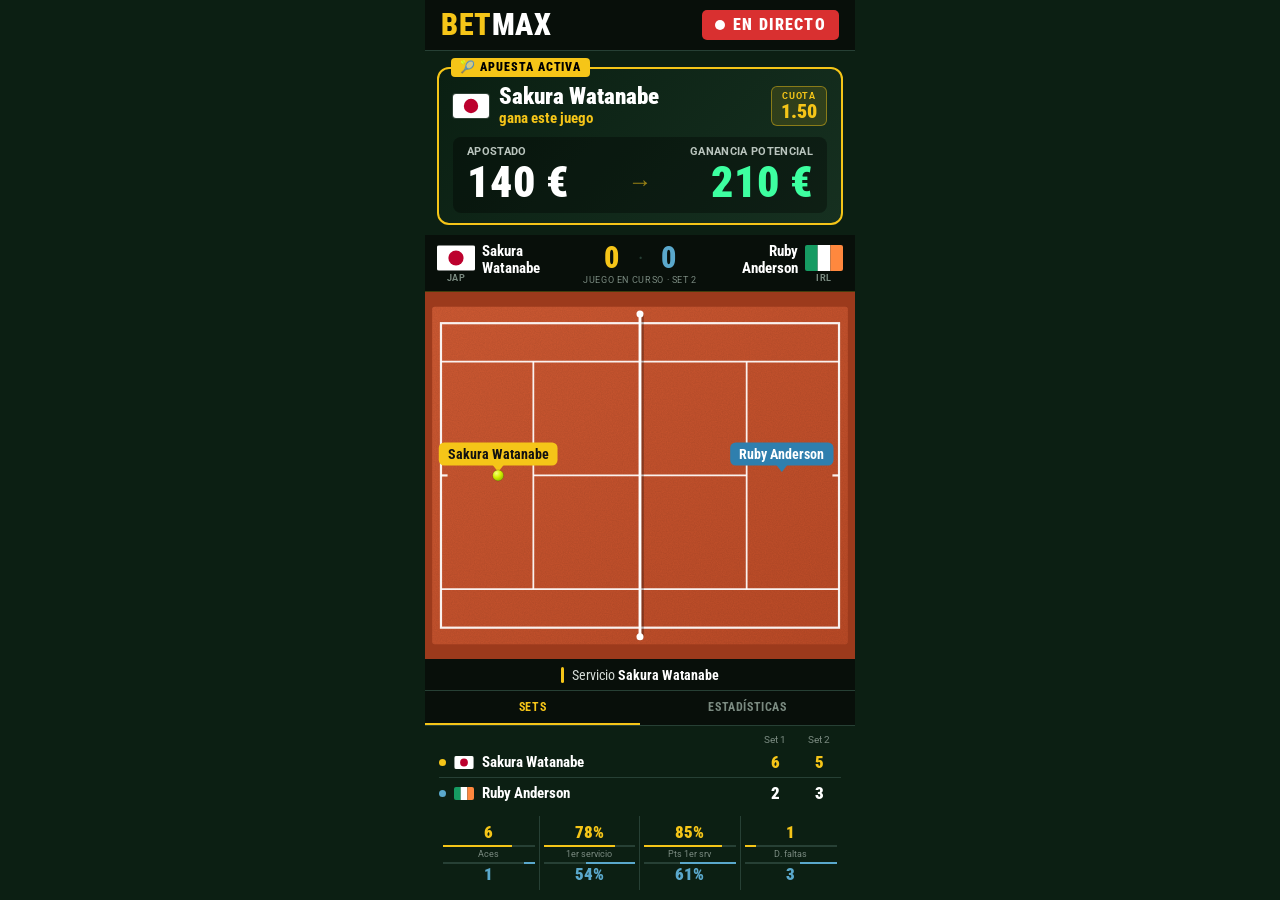
==== index.html @ 3079afcd "v12: base v8 + pista arcilla 2D, estela estilo Bet365, nombres completos - Header: logo y EN DIRECTO" ====
<!DOCTYPE html>
<html lang="es">
<head>
<meta charset="UTF-8">
<meta name="viewport" content="width=device-width, initial-scale=1.0, maximum-scale=1.0, user-scalable=no, viewport-fit=cover">
<meta name="apple-mobile-web-app-capable" content="yes">
<meta name="apple-mobile-web-app-status-bar-style" content="black-translucent">
<title>BETMAX · Sakura vs Ruby</title>
<style>
@import url('https://fonts.googleapis.com/css2?family=Roboto+Condensed:wght@400;700;900&family=Roboto:wght@300;400;500;700&display=swap');

:root {
  --green-dark:  #0c1f13;
  --green-surf:  #1a3828;
  --yellow:      #f5c518;
  --white:       #ffffff;
  --white-dim:   #aaaaaa;
  --grey:        #7a8a80;
  --border:      #274035;
  --red:         #d93030;
  --red-bright:  #ff2a2a;
  --blue:        #5aa8cc;
  --green-gain:  #3dffa0;
  --clay-out:    #9c3a1c;
}

* { margin:0; padding:0; box-sizing:border-box; -webkit-tap-highlight-color:transparent; }
html { height:100%; height:-webkit-fill-available; background:var(--green-dark); }
body {
  height:100vh; height:-webkit-fill-available; height:100dvh;
  background:var(--green-dark); color:var(--white);
  font-family:'Roboto',sans-serif;
  max-width:430px; margin:0 auto;
  overflow:hidden; display:flex; flex-direction:column;
  padding-top:env(safe-area-inset-top,0px);
  padding-bottom:env(safe-area-inset-bottom,0px);
}
.cond { font-family:'Roboto Condensed',sans-serif; }

/* ── HEADER ── */
.app-header { background:#080f0a; padding:10px 16px; display:flex; align-items:center; justify-content:space-between; border-bottom:1px solid var(--border); flex-shrink:0; }
.logo { font-family:'Roboto Condensed',sans-serif; font-weight:900; font-size:30px; line-height:1; color:var(--yellow); letter-spacing:0.02em; }
.logo span { color:var(--white); }
.live-pill { display:flex; align-items:center; gap:8px; background:var(--red); padding:7px 13px; border-radius:5px; font-family:'Roboto Condensed',sans-serif; font-size:16px; font-weight:900; letter-spacing:0.08em; line-height:1; box-shadow:0 0 0 0 rgba(217,48,48,0.6); animation:livePulse 1.6s infinite; }
.live-dot { width:10px; height:10px; background:#fff; border-radius:50%; animation:blink 1s infinite; }
@keyframes blink { 0%,100%{opacity:1} 50%{opacity:0.2} }
@keyframes livePulse { 0%{box-shadow:0 0 0 0 rgba(217,48,48,0.55)} 70%{box-shadow:0 0 0 9px rgba(217,48,48,0)} 100%{box-shadow:0 0 0 0 rgba(217,48,48,0)} }

/* ── BET CARD (compacta, legible de un vistazo) ── */
.bet-card { position:relative; margin:16px 12px 10px; background:linear-gradient(135deg,#0a1f12 0%,#163020 100%); border:2px solid var(--yellow); border-radius:12px; padding:16px 14px 10px; flex-shrink:0; }
.bc-tag { position:absolute; top:-11px; left:12px; background:var(--yellow); color:#000; font-family:'Roboto Condensed',sans-serif; font-size:12px; font-weight:900; letter-spacing:0.08em; padding:3px 9px; border-radius:4px; line-height:1.1; }
.bc-pick { display:flex; align-items:center; gap:10px; margin-bottom:10px; }
.bc-pick-flag { width:36px; height:24px; border-radius:3px; flex-shrink:0; box-shadow:0 0 0 1px rgba(255,255,255,0.15); display:block; }
.bc-pick-main { flex:1; min-width:0; }
.bc-pick-name { font-family:'Roboto Condensed',sans-serif; font-size:23px; font-weight:900; line-height:1.05; color:var(--white); }
.bc-pick-market { font-family:'Roboto Condensed',sans-serif; font-size:15px; font-weight:700; color:var(--yellow); line-height:1.2; }
.bc-odd { text-align:center; background:rgba(245,197,24,0.13); border:1px solid rgba(245,197,24,0.45); border-radius:6px; padding:4px 9px; flex-shrink:0; }
.bc-odd-lbl { font-size:9px; letter-spacing:0.1em; color:var(--yellow); font-weight:700; text-transform:uppercase; }
.bc-odd-val { font-family:'Roboto Condensed',sans-serif; font-size:20px; font-weight:900; color:var(--yellow); line-height:1; }
.bc-amounts { display:grid; grid-template-columns:1fr auto 1fr; align-items:end; background:rgba(0,0,0,0.35); border-radius:8px; padding:8px 14px 9px; }
.bc-col-label { white-space:nowrap; font-size:11px; color:#b9c4bd; letter-spacing:0.03em; text-transform:uppercase; font-weight:700; margin-bottom:2px; }
.bc-col.right { text-align:right; }
.bc-col-value { font-family:'Roboto Condensed',sans-serif; font-size:44px; font-weight:900; line-height:1; }
.bc-col-value.stake { color:var(--white); }
.bc-col-value.gain  { color:var(--green-gain); }
.bc-arrow { font-size:24px; color:var(--yellow); opacity:0.6; padding:0 8px 8px; }

/* ── FRANJA BANDERAS (igual que v8, nombres completos) ── */
.game-live-bar { background:#080f0a; border-bottom:1px solid rgba(245,197,24,0.25); padding:8px 12px 6px; display:flex; align-items:center; justify-content:space-between; flex-shrink:0; gap:8px; }
.glb-side { display:flex; align-items:center; gap:7px; flex:1; min-width:0; }
.glb-side.right { flex-direction:row-reverse; }
.glb-flag-wrap { display:flex; flex-direction:column; align-items:center; gap:2px; }
.glb-country { font-size:9px; color:var(--grey); letter-spacing:0.06em; text-transform:uppercase; font-weight:700; }
.glb-info { display:flex; flex-direction:column; min-width:0; }
.glb-info.right { align-items:flex-end; text-align:right; }
.glb-name { font-family:'Roboto Condensed',sans-serif; font-size:15px; font-weight:700; color:var(--white); line-height:1.1; }
.glb-dot { width:6px; height:6px; border-radius:50%; margin-top:3px; opacity:0; transition:opacity 0.3s; }
.glb-dot.on { opacity:1; }
.glb-center { display:flex; flex-direction:column; align-items:center; gap:2px; flex-shrink:0; }
.glb-scores { display:flex; align-items:center; gap:6px; }
.glb-score { font-family:'Roboto Condensed',sans-serif; font-size:30px; font-weight:900; line-height:1; min-width:40px; text-align:center; }
.glb-score.s { color:var(--yellow); }
.glb-score.r { color:var(--blue); }
.glb-score.pop { animation:scorePop 0.28s ease; }
@keyframes scorePop { 0%{transform:scale(1.4)} 100%{transform:scale(1)} }
.glb-sep { font-family:'Roboto Condensed',sans-serif; font-size:22px; color:var(--border); }
.glb-sub { font-size:9px; color:var(--grey); letter-spacing:0.07em; text-transform:uppercase; }

/* ── MAPA (2D, arcilla) ── */
.map-center { position:relative; flex:1; min-height:150px; overflow:hidden; background:var(--clay-out); }
#court-svg { position:absolute; inset:0; width:100%; height:100%; display:block; }

/* Paneles de puntuación — idénticos a v8 */
.map-score-overlay { position:absolute; inset:0; pointer-events:none; z-index:10; overflow:hidden; }
.map-panel-left {
  position:absolute; top:0; left:0; bottom:0; width:50%;
  background:linear-gradient(90deg, rgba(180,40,0,0.82) 0%, rgba(200,60,0,0.65) 100%);
  display:flex; flex-direction:column; align-items:center; justify-content:center; gap:6px;
  transform:translateX(-100%); transition:transform 0.35s cubic-bezier(0.22,1,0.36,1);
}
.map-panel-left.show { transform:translateX(0); }
.map-panel-right {
  position:absolute; top:0; right:0; bottom:0; width:50%;
  background:linear-gradient(270deg, rgba(60,30,160,0.82) 0%, rgba(80,50,180,0.65) 100%);
  display:flex; flex-direction:column; align-items:center; justify-content:center; gap:6px;
  transform:translateX(100%); transition:transform 0.35s cubic-bezier(0.22,1,0.36,1);
}
.map-panel-right.show { transform:translateX(0); }
.map-big-score { font-family:'Roboto Condensed',sans-serif; font-size:72px; font-weight:900; color:var(--yellow); line-height:1; text-shadow:0 2px 16px rgba(0,0,0,0.9); }
.map-big-score.word { font-size:50px; }
.map-player-name { font-family:'Roboto Condensed',sans-serif; font-size:15px; font-weight:700; color:rgba(255,255,255,0.95); text-shadow:0 1px 6px rgba(0,0,0,0.95); letter-spacing:0.03em; text-align:center; padding:0 8px; }

/* Franja de estado — ahora FUERA del mapa, no lo tapa */
.map-status { flex-shrink:0; display:flex; align-items:center; justify-content:center; gap:8px; background:#080f0a; padding:7px 12px; border-bottom:1px solid var(--border); font-family:'Roboto Condensed',sans-serif; font-size:14px; color:#d6ddd8; min-height:32px; }
.map-status-bar { width:3px; height:16px; border-radius:2px; background:var(--yellow); flex-shrink:0; }
.map-status b { font-weight:700; color:#fff; }
.map-status.hl { color:var(--yellow); }
.map-status.hl b { color:var(--yellow); }

/* ── STATS ── */
.stats-bottom { flex-shrink:0; }
.stats-tabs { display:flex; background:#080f0a; border-bottom:1px solid var(--border); }
.stats-tab { flex:1; padding:9px 0; font-family:'Roboto Condensed',sans-serif; font-size:12px; font-weight:700; letter-spacing:0.05em; text-transform:uppercase; color:var(--grey); background:none; border:none; border-bottom:2px solid transparent; cursor:pointer; transition:all 0.2s; }
.stats-tab.active { color:var(--yellow); border-bottom-color:var(--yellow); }
.stats-content { padding:8px 14px 10px; }
.stat-sets-header { display:flex; justify-content:flex-end; gap:0; font-size:10px; color:var(--grey); margin-bottom:2px; }
.stat-sets-header span { min-width:44px; text-align:center; }
.stat-player-row { display:flex; align-items:center; justify-content:space-between; padding:5px 0; border-bottom:1px solid var(--border); }
.stat-player-lbl { font-family:'Roboto Condensed',sans-serif; font-size:15px; font-weight:700; display:flex; align-items:center; gap:8px; }
.stat-player-lbl-dot { width:7px; height:7px; border-radius:50%; flex-shrink:0; }
.mini-flag { width:20px; height:13px; border-radius:2px; display:block; flex-shrink:0; }
.stat-sets { display:flex; }
.stat-set-val { font-family:'Roboto Condensed',sans-serif; font-size:17px; font-weight:900; min-width:44px; text-align:center; }
.stat-set-val.hl { color:var(--yellow); }
.stat-grid { display:grid; grid-template-columns:1fr 1fr 1fr 1fr; margin-top:8px; }
.stat-cell { text-align:center; padding:6px 4px; border-right:1px solid var(--border); }
.stat-cell:last-child { border-right:none; }
.stat-cell-val { font-family:'Roboto Condensed',sans-serif; font-size:17px; font-weight:900; color:var(--yellow); }
.stat-cell-val.r { color:var(--blue); }
.stat-cell-lbl { font-size:9px; color:var(--grey); margin-top:2px; }
.stat-bar-row { display:flex; height:2px; background:var(--border); margin-top:3px; }
.stat-bar-s { height:100%; background:var(--yellow); }
.stat-bar-r { height:100%; background:var(--blue); margin-left:auto; }
.stat-line { display:flex; align-items:center; padding:6px 0; border-bottom:1px solid var(--border); }
.stat-line:last-child { border-bottom:none; }
.stat-line-lbl { flex:1; font-size:12px; color:var(--grey); }
.stat-line-v { font-family:'Roboto Condensed',sans-serif; font-size:16px; font-weight:900; min-width:64px; text-align:right; }

/* ── PANTALLA FINAL — APUESTA PERDIDA ── */
.result-overlay { display:none; position:fixed; inset:0; z-index:500; background:radial-gradient(ellipse at 50% 30%, #3a0808 0%, #120303 55%, #050101 100%); flex-direction:column; align-items:center; justify-content:center; padding:calc(env(safe-area-inset-top,0px) + 20px) 20px calc(env(safe-area-inset-bottom,0px) + 20px); }
.result-overlay.active { display:flex; animation:fadeIn 0.35s ease both; }
@keyframes fadeIn { from{opacity:0} to{opacity:1} }
.result-inner { width:100%; max-width:390px; text-align:center; }
.result-icon { width:76px; height:76px; margin:0 auto 14px; border-radius:50%; background:var(--red); display:flex; align-items:center; justify-content:center; box-shadow:0 0 40px rgba(255,40,40,0.55); animation:pop 0.45s cubic-bezier(0.2,1.6,0.4,1) both; }
@keyframes pop { from{transform:scale(0)} to{transform:scale(1)} }
.result-title { font-family:'Roboto Condensed',sans-serif; font-size:40px; font-weight:900; letter-spacing:0.02em; color:#fff; line-height:1; margin-bottom:22px; }
.result-amount { font-family:'Roboto Condensed',sans-serif; font-size:104px; font-weight:900; color:var(--red-bright); line-height:0.95; text-shadow:0 0 30px rgba(255,30,30,0.45); animation:shake 0.6s ease 0.35s both; }
@keyframes shake { 0%,100%{transform:translateX(0)} 15%{transform:translateX(-12px)} 30%{transform:translateX(12px)} 45%{transform:translateX(-8px)} 60%{transform:translateX(8px)} 80%{transform:translateX(-4px)} }
.result-amount-lbl { font-size:13px; color:#ff8080; margin-top:8px; letter-spacing:0.06em; text-transform:uppercase; font-weight:700; }
.result-ticket { margin-top:26px; background:rgba(255,255,255,0.05); border:1px solid rgba(255,255,255,0.12); border-radius:12px; text-align:left; overflow:hidden; }
.rt-row { display:flex; align-items:center; gap:12px; padding:12px 14px; }
.rt-row + .rt-row { border-top:1px solid rgba(255,255,255,0.10); }
.rt-flag { width:32px; height:21px; border-radius:3px; flex-shrink:0; display:block; }
.rt-main { flex:1; min-width:0; }
.rt-lbl { font-size:10px; letter-spacing:0.1em; text-transform:uppercase; color:#9aa29d; font-weight:700; margin-bottom:2px; }
.rt-text { font-family:'Roboto Condensed',sans-serif; font-size:19px; font-weight:700; color:#fff; line-height:1.15; }
.rt-text.lost { color:#c9c9c9; text-decoration:line-through; text-decoration-color:var(--red-bright); text-decoration-thickness:2px; }
.rt-badge { font-family:'Roboto Condensed',sans-serif; font-size:13px; font-weight:900; letter-spacing:0.06em; padding:4px 8px; border-radius:4px; flex-shrink:0; }
.rt-badge.lost { background:var(--red); color:#fff; }
.rt-badge.win  { background:var(--blue); color:#fff; }
.rt-money { display:flex; justify-content:space-between; align-items:baseline; padding:12px 14px; border-top:1px solid rgba(255,255,255,0.10); font-family:'Roboto Condensed',sans-serif; }
.rt-money-lbl { font-size:13px; color:#9aa29d; font-weight:700; text-transform:uppercase; letter-spacing:0.06em; }
.rt-money-val { font-size:22px; font-weight:900; }
.rt-money-val s { color:#7d857f; text-decoration-color:var(--red-bright); text-decoration-thickness:2px; margin-right:8px; font-size:18px; }
.rt-money-val b { color:#fff; }
.result-btn { margin-top:22px; padding:12px 40px; background:transparent; border:1px solid rgba(255,255,255,0.25); border-radius:6px; color:#cfcfcf; font-family:'Roboto Condensed',sans-serif; font-size:14px; font-weight:700; letter-spacing:0.05em; cursor:pointer; }
</style>
</head>
<body>

<!-- Banderas reutilizables -->
<svg width="0" height="0" style="position:absolute">
  <defs>
    <symbol id="flag-jp" viewBox="0 0 900 600"><rect fill="#fff" width="900" height="600"/><circle fill="#bc002d" cx="450" cy="300" r="180"/></symbol>
    <symbol id="flag-ie" viewBox="0 0 3 2" preserveAspectRatio="none"><rect fill="#169b62" width="1" height="2"/><rect fill="#fff" x="1" width="1" height="2"/><rect fill="#ff883e" x="2" width="1" height="2"/></symbol>
  </defs>
</svg>

<!-- HEADER -->
<div class="app-header">
  <div class="logo">BET<span>MAX</span></div>
  <div class="live-pill"><span class="live-dot"></span>EN DIRECTO</div>
</div>

<!-- BET CARD -->
<div class="bet-card">
  <div class="bc-tag">🎾 APUESTA ACTIVA</div>
  <div class="bc-pick">
    <svg class="bc-pick-flag" viewBox="0 0 900 600"><use href="#flag-jp"/></svg>
    <div class="bc-pick-main">
      <div class="bc-pick-name">Sakura Watanabe</div>
      <div class="bc-pick-market">gana este juego</div>
    </div>
    <div class="bc-odd">
      <div class="bc-odd-lbl">Cuota</div>
      <div class="bc-odd-val">1.50</div>
    </div>
  </div>
  <div class="bc-amounts">
    <div class="bc-col">
      <div class="bc-col-label">Apostado</div>
      <div class="bc-col-value stake">140 €</div>
    </div>
    <div class="bc-arrow">→</div>
    <div class="bc-col right">
      <div class="bc-col-label">Ganancia potencial</div>
      <div class="bc-col-value gain">210 €</div>
    </div>
  </div>
</div>

<!-- FRANJA BANDERAS -->
<div class="game-live-bar">
  <div class="glb-side">
    <div class="glb-flag-wrap">
      <svg width="38" height="26" viewBox="0 0 900 600" style="border-radius:2px;display:block"><use href="#flag-jp"/></svg>
      <div class="glb-country">JAP</div>
    </div>
    <div class="glb-info">
      <div class="glb-name">Sakura<br>Watanabe</div>
      <div class="glb-dot" id="dot-s" style="background:var(--yellow)"></div>
    </div>
  </div>
  <div class="glb-center">
    <div class="glb-scores">
      <div class="glb-score s" id="glb-s">0</div>
      <div class="glb-sep">·</div>
      <div class="glb-score r" id="glb-r">0</div>
    </div>
    <div class="glb-sub">Juego en curso · Set 2</div>
  </div>
  <div class="glb-side right">
    <div class="glb-flag-wrap">
      <svg width="38" height="26" viewBox="0 0 3 2" preserveAspectRatio="none" style="border-radius:2px;display:block"><use href="#flag-ie"/></svg>
      <div class="glb-country">IRL</div>
    </div>
    <div class="glb-info right">
      <div class="glb-name">Ruby<br>Anderson</div>
      <div class="glb-dot" id="dot-r" style="background:var(--blue)"></div>
    </div>
  </div>
</div>

<!-- MAPA 2D -->
<div class="map-center">
  <svg id="court-svg" viewBox="0 0 390 200" preserveAspectRatio="xMidYMid meet" xmlns="http://www.w3.org/2000/svg">
    <defs>
      <linearGradient id="clay" x1="0" y1="0" x2="1" y2="1">
        <stop offset="0%"  stop-color="#cf5a33"/>
        <stop offset="100%" stop-color="#bb4a26"/>
      </linearGradient>
      <!-- textura de tierra batida -->
      <filter id="grain" x="0" y="0" width="100%" height="100%">
        <feTurbulence type="fractalNoise" baseFrequency="0.9" numOctaves="2" seed="3" result="n"/>
        <feColorMatrix in="n" type="matrix" values="0 0 0 0 0  0 0 0 0 0  0 0 0 0 0  0 0 0 0.10 0"/>
        <feComposite in2="SourceGraphic" operator="in"/>
      </filter>
      <radialGradient id="ballGrad" cx="35%" cy="30%" r="70%">
        <stop offset="0%"  stop-color="#f6ff7a"/>
        <stop offset="55%" stop-color="#d4f000"/>
        <stop offset="100%" stop-color="#9cc000"/>
      </radialGradient>
    </defs>

    <!-- Fondo exterior arcilla oscura -->
    <rect x="-400" y="-400" width="1190" height="2000" fill="#9c3a1c"/>
    <!-- Superficie (las coordenadas Y se escalan en JS para llenar el rectángulo) -->
    <rect x="6" data-y="8" data-h="184" width="378" fill="url(#clay)" rx="2"/>
    <rect x="6" data-y="8" data-h="184" width="378" fill="#000" filter="url(#grain)"/>

    <!-- Líneas -->
    <g stroke="#fff" stroke-opacity="0.92" fill="none">
      <rect x="14" data-y="17" data-h="166" width="362" stroke-width="2"/>
      <line x1="14" data-y1="38"  x2="376" data-y2="38"  stroke-width="1.6"/>
      <line x1="14" data-y1="162" x2="376" data-y2="162" stroke-width="1.6"/>
      <line x1="98" data-y1="38"  x2="98"  data-y2="162" stroke-width="1.6"/>
      <line x1="292" data-y1="38" x2="292" data-y2="162" stroke-width="1.6"/>
      <line x1="98" data-y1="100" x2="292" data-y2="100" stroke-width="1.6"/>
      <line x1="14" data-y1="100" x2="20"  data-y2="100" stroke-width="2"/>
      <line x1="370" data-y1="100" x2="376" data-y2="100" stroke-width="2"/>
    </g>
    <!-- Red -->
    <line x1="196.5" data-y1="12" x2="196.5" data-y2="188" stroke="rgba(0,0,0,0.28)" stroke-width="4"/>
    <line x1="195" data-y1="12" x2="195" data-y2="188" stroke="#fff" stroke-width="2.6"/>
    <circle cx="195" data-cy="12"  r="3.2" fill="#fff"/>
    <circle cx="195" data-cy="188" r="3.2" fill="#fff"/>

    <!-- Estela de la pelota (segmentos dinámicos) -->
    <g id="trail" stroke-linecap="round"></g>

    <!-- Etiquetas jugadoras (bocadillo con piquito, como Bet365) -->
    <g id="lbl-s" transform="translate(66,100)">
      <rect class="lbl-bg" x="-50" y="-30" width="100" height="21" rx="5" fill="#f5c518"/>
      <path class="lbl-tip" d="M-5,-9.5 L5,-9.5 L0,-3 Z" fill="#f5c518"/>
      <text class="lbl-tx" x="0" y="-15" text-anchor="middle" fill="#111" font-family="'Roboto Condensed',sans-serif" font-size="13" font-weight="700">Sakura Watanabe</text>
    </g>
    <g id="lbl-r" transform="translate(324,100)">
      <rect class="lbl-bg" x="-48" y="-30" width="96" height="21" rx="5" fill="#2f7fae"/>
      <path class="lbl-tip" d="M-5,-9.5 L5,-9.5 L0,-3 Z" fill="#2f7fae"/>
      <text class="lbl-tx" x="0" y="-15" text-anchor="middle" fill="#fff" font-family="'Roboto Condensed',sans-serif" font-size="13" font-weight="700">Ruby Anderson</text>
    </g>

    <!-- Pelota: sombra en el suelo + pelota en el aire -->
    <ellipse id="ball-shadow" cx="66" cy="100" rx="4.5" ry="2" fill="rgba(60,10,0,0.45)"/>
    <circle  id="ball" cx="66" cy="100" r="5" fill="url(#ballGrad)" stroke="rgba(0,0,0,0.25)" stroke-width="0.6"/>
  </svg>

  <!-- Paneles de puntuación (v8) -->
  <div class="map-score-overlay">
    <div class="map-panel-left" id="panel-s">
      <div class="map-big-score" id="big-s">0</div>
      <div class="map-player-name">Sakura Watanabe</div>
    </div>
    <div class="map-panel-right" id="panel-r">
      <div class="map-big-score" id="big-r">0</div>
      <div class="map-player-name">Ruby Anderson</div>
    </div>
  </div>
</div>

<!-- Franja de estado: debajo del mapa -->
<div class="map-status" id="map-status"><span class="map-status-bar" id="status-bar"></span><span id="status-txt">Servicio <b>Sakura Watanabe</b></span></div>

<!-- STATS -->
<div class="stats-bottom">
  <div class="stats-tabs">
    <button class="stats-tab active" onclick="switchTab(this,'sets')">Sets</button>
    <button class="stats-tab" onclick="switchTab(this,'stats')">Estadísticas</button>
  </div>
  <div id="tab-sets" class="stats-content">
    <div class="stat-sets-header"><span>Set 1</span><span>Set 2</span></div>
    <div class="stat-player-row">
      <div class="stat-player-lbl"><div class="stat-player-lbl-dot" style="background:var(--yellow)"></div><svg class="mini-flag" viewBox="0 0 900 600"><use href="#flag-jp"/></svg>Sakura Watanabe</div>
      <div class="stat-sets"><div class="stat-set-val hl">6</div><div class="stat-set-val hl">5</div></div>
    </div>
    <div class="stat-player-row" style="border-bottom:none">
      <div class="stat-player-lbl"><div class="stat-player-lbl-dot" style="background:var(--blue)"></div><svg class="mini-flag" viewBox="0 0 3 2" preserveAspectRatio="none"><use href="#flag-ie"/></svg>Ruby Anderson</div>
      <div class="stat-sets"><div class="stat-set-val">2</div><div class="stat-set-val">3</div></div>
    </div>
    <div class="stat-grid">
      <div class="stat-cell"><div class="stat-cell-val">6</div><div class="stat-bar-row"><div class="stat-bar-s" style="width:75%"></div></div><div class="stat-cell-lbl">Aces</div><div class="stat-bar-row"><div class="stat-bar-r" style="width:12%"></div></div><div class="stat-cell-val r">1</div></div>
      <div class="stat-cell"><div class="stat-cell-val">78%</div><div class="stat-bar-row"><div class="stat-bar-s" style="width:78%"></div></div><div class="stat-cell-lbl">1er servicio</div><div class="stat-bar-row"><div class="stat-bar-r" style="width:54%"></div></div><div class="stat-cell-val r">54%</div></div>
      <div class="stat-cell"><div class="stat-cell-val">85%</div><div class="stat-bar-row"><div class="stat-bar-s" style="width:85%"></div></div><div class="stat-cell-lbl">Pts 1er srv</div><div class="stat-bar-row"><div class="stat-bar-r" style="width:61%"></div></div><div class="stat-cell-val r">61%</div></div>
      <div class="stat-cell"><div class="stat-cell-val">1</div><div class="stat-bar-row"><div class="stat-bar-s" style="width:12%"></div></div><div class="stat-cell-lbl">D. faltas</div><div class="stat-bar-row"><div class="stat-bar-r" style="width:40%"></div></div><div class="stat-cell-val r">3</div></div>
    </div>
  </div>
  <div id="tab-stats" class="stats-content" style="display:none">
    <div class="stat-line"><div class="stat-line-lbl"></div><div class="stat-line-v" style="color:var(--yellow);font-size:13px">S. Watanabe</div><div class="stat-line-v" style="color:var(--blue);font-size:13px">R. Anderson</div></div>
    <div class="stat-line"><div class="stat-line-lbl">Puntos ganados (set 2)</div><div class="stat-line-v" style="color:var(--yellow)">24</div><div class="stat-line-v" style="color:var(--blue)">18</div></div>
    <div class="stat-line"><div class="stat-line-lbl">Break points</div><div class="stat-line-v" style="color:var(--yellow)">2/3</div><div class="stat-line-v" style="color:var(--blue)">0/2</div></div>
    <div class="stat-line"><div class="stat-line-lbl">Vel. máx. saque</div><div class="stat-line-v" style="color:var(--yellow)">192 km/h</div><div class="stat-line-v" style="color:var(--blue)">178 km/h</div></div>
    <div class="stat-line"><div class="stat-line-lbl">Winners</div><div class="stat-line-v" style="color:var(--yellow)">16</div><div class="stat-line-v" style="color:var(--blue)">9</div></div>
  </div>
</div>

<!-- PANTALLA FINAL -->
<div class="result-overlay" id="result-overlay">
  <div class="result-inner">
    <div class="result-icon">
      <svg width="40" height="40" viewBox="0 0 24 24" fill="none" stroke="#fff" stroke-width="3.4" stroke-linecap="round"><path d="M6 6l12 12M18 6L6 18"/></svg>
    </div>
    <div class="result-title">APUESTA PERDIDA</div>
    <div class="result-amount">−140 €</div>
    <div class="result-amount-lbl">Has perdido tu apuesta</div>

    <div class="result-ticket">
      <div class="rt-row">
        <svg class="rt-flag" viewBox="0 0 900 600"><use href="#flag-jp"/></svg>
        <div class="rt-main">
          <div class="rt-lbl">Tu apuesta</div>
          <div class="rt-text lost">Sakura Watanabe gana el juego</div>
        </div>
        <div class="rt-badge lost">FALLADA</div>
      </div>
      <div class="rt-row">
        <svg class="rt-flag" viewBox="0 0 3 2" preserveAspectRatio="none"><use href="#flag-ie"/></svg>
        <div class="rt-main">
          <div class="rt-lbl">Resultado</div>
          <div class="rt-text">Ruby Anderson gana el juego</div>
        </div>
        <div class="rt-badge win">GANA</div>
      </div>
      <div class="rt-money">
        <span class="rt-money-lbl">Ganancia</span>
        <span class="rt-money-val"><s>210 €</s><b>0 €</b></span>
      </div>
    </div>

    <button class="result-btn" onclick="document.getElementById('result-overlay').classList.remove('active')">Cerrar</button>
  </div>
</div>

<script>
// ─── COORDENADAS (viewBox 390×200, pista 2D horizontal) ───
// Sakura IZQUIERDA (x=66) · Ruby DERECHA (x=324) · Red x=195
const S_X = 66, R_X = 324, NET_X = 195, MID_Y = 100;

const ballEl   = document.getElementById('ball');
const shadowEl = document.getElementById('ball-shadow');
const trailG   = document.getElementById('trail');
const lblS     = document.getElementById('lbl-s');
const lblR     = document.getElementById('lbl-r');
const SVGNS    = 'http://www.w3.org/2000/svg';

const pos = { s:{x:S_X, y:MID_Y}, r:{x:R_X, y:MID_Y} };

// ─── PISTA QUE LLENA TODO EL RECTÁNGULO DEL MAPA ───
// Diseño en 390×200; en vertical se estira para ocupar el alto disponible.
let K = 1;
const Y = v => v * K;
const svgEl = document.getElementById('court-svg');
function layoutCourt() {
  const box = svgEl.getBoundingClientRect();
  if (!box.width) return;
  const H = Math.max(200, 390 * box.height / box.width);
  K = H / 200;
  svgEl.setAttribute('viewBox', `0 0 390 ${H.toFixed(2)}`);
  svgEl.querySelectorAll('[data-y]').forEach(e => {
    e.setAttribute('y', Y(+e.dataset.y)); e.setAttribute('height', Y(+e.dataset.h));
  });
  svgEl.querySelectorAll('[data-y1]').forEach(e => {
    e.setAttribute('y1', Y(+e.dataset.y1)); e.setAttribute('y2', Y(+e.dataset.y2));
  });
  svgEl.querySelectorAll('[data-cy]').forEach(e => e.setAttribute('cy', Y(+e.dataset.cy)));
  placeLabel('s', pos.s.x, pos.s.y); placeLabel('r', pos.r.x, pos.r.y);
}
window.addEventListener('resize', layoutCourt);

// ─── ETIQUETAS: ancho según el nombre ───
function sizeLabel(g) {
  const tx = g.querySelector('.lbl-tx');
  const w  = Math.ceil(tx.getComputedTextLength()) + 16;
  const bg = g.querySelector('.lbl-bg');
  bg.setAttribute('x', -w/2); bg.setAttribute('width', w);
}
function placeLabel(side, x, y) {
  pos[side] = { x, y };
  (side === 's' ? lblS : lblR).setAttribute('transform', `translate(${x.toFixed(1)},${Y(y).toFixed(1)})`);
}
function moveLabel(side, tx, ty, dur) {
  const from = { ...pos[side] }, t0 = performance.now();
  function step(now) {
    const t = Math.min(1, (now - t0) / dur), e = 1 - Math.pow(1 - t, 3);
    placeLabel(side, from.x + (tx - from.x) * e, from.y + (ty - from.y) * e);
    if (t < 1) requestAnimationFrame(step);
  }
  requestAnimationFrame(step);
}

// ─── PELOTA + ESTELA (estilo Bet365: línea menta que se afila y se desvanece) ───
const TRAIL_MS = 420, SEGS = 48;
const trailPts = [];
const segEls = [];
for (let i = 0; i < SEGS; i++) {
  const l = document.createElementNS(SVGNS, 'line');
  l.setAttribute('stroke', '#7dffd6');
  l.setAttribute('opacity', '0');
  trailG.appendChild(l); segEls.push(l);
}
function setBall(gx, gyDesign, z) {
  const gy = Y(gyDesign);
  shadowEl.setAttribute('cx', gx); shadowEl.setAttribute('cy', gy + 1);
  const s = Math.max(0.55, 1 - z / 60);
  shadowEl.setAttribute('rx', 4.5 * s); shadowEl.setAttribute('ry', 2 * s);
  ballEl.setAttribute('cx', gx); ballEl.setAttribute('cy', gy - z);
}
function renderTrail(now) {
  while (trailPts.length && now - trailPts[0].t > TRAIL_MS) trailPts.shift();
  const n = trailPts.length;
  for (let i = 0; i < SEGS; i++) {
    const el = segEls[i];
    const a = trailPts[n - 2 - i], b = trailPts[n - 1 - i];
    if (!a || !b) { el.setAttribute('opacity', '0'); continue; }
    const age = (now - b.t) / TRAIL_MS;          // 0 = junto a la pelota
    const k = Math.max(0, 1 - age);
    el.setAttribute('x1', a.x); el.setAttribute('y1', a.y);
    el.setAttribute('x2', b.x); el.setAttribute('y2', b.y);
    el.setAttribute('stroke-width', (0.4 + 2.4 * k).toFixed(2));
    el.setAttribute('opacity', (0.9 * k).toFixed(2));
  }
  requestAnimationFrame(renderTrail);
}
requestAnimationFrame(renderTrail);

function animShot(x1, y1, x2, y2, dur, cb) {
  const h = 20 + Math.random() * 8;   // altura máxima del bote en el aire
  const t0 = performance.now();
  function step(now) {
    const t  = Math.min(1, (now - t0) / dur);
    const gx = x1 + (x2 - x1) * t;
    const gy = y1 + (y2 - y1) * t;
    const z  = 4 * h * t * (1 - t);
    setBall(gx, gy, z);
    trailPts.push({ x: gx, y: Y(gy) - z, t: now });
    if (t < 1) requestAnimationFrame(step); else cb && cb();
  }
  requestAnimationFrame(step);
}

// ─── SECUENCIA DE UN PUNTO ───
function runPoint(shots, onEnd) {
  let si = 0;
  const f = shots[0];
  const sx = f.from === 's' ? S_X : R_X;
  placeLabel(f.from, sx, f.yFrom);
  setBall(sx, f.yFrom, 0);

  function next() {
    if (si >= shots.length) { onEnd(); return; }
    const sh = shots[si];
    const fromX = sh.from === 's' ? S_X : R_X;
    const toX   = sh.from === 's' ? R_X : S_X;
    const toSide = sh.from === 's' ? 'r' : 's';
    moveLabel(toSide, toX, sh.yTo, sh.dur * 0.7);
    animShot(fromX, sh.yFrom, toX, sh.yTo, sh.dur, () => {
      si++;
      setTimeout(next, si >= shots.length ? 300 : 120);
    });
  }
  next();
}

// ─── PUNTOS DEL JUEGO ───
const pt1 = { score:{s:'15',r:'0'}, winner:'s', shots:[{ from:'s', yFrom:100, yTo:96, dur:780 }] };
const pt2 = { score:{s:'30',r:'0'}, winner:'s', shots:[
  { from:'s', yFrom:84,  yTo:120, dur:900 },
  { from:'r', yFrom:120, yTo:72,  dur:860 },
  { from:'s', yFrom:72,  yTo:132, dur:940 }
]};
const pt3 = { score:{s:'30',r:'15'}, winner:'r', shots:[
  { from:'s', yFrom:100, yTo:84,  dur:850 },
  { from:'r', yFrom:84,  yTo:114, dur:820 },
  { from:'s', yFrom:114, yTo:78,  dur:900 },
  { from:'r', yFrom:78,  yTo:100, dur:1000 }
]};
const pt4 = { score:{s:'30',r:'30'}, winner:'r', shots:[
  { from:'s', yFrom:100, yTo:106, dur:830 },
  { from:'r', yFrom:106, yTo:92,  dur:810 },
  { from:'s', yFrom:92,  yTo:114, dur:880 },
  { from:'r', yFrom:114, yTo:72,  dur:860 },
  { from:'s', yFrom:72,  yTo:121, dur:950 }
]};
const pt5 = { score:{s:'30',r:'40'}, winner:'r', shots:[{ from:'r', yFrom:100, yTo:100, dur:720 }] };
const pt6 = { score:{s:'40',r:'40'}, winner:'s', shots:[
  { from:'r', yFrom:100, yTo:127, dur:680 },
  { from:'r', yFrom:100, yTo:100, dur:660 }
]};
const pt7_shots = [
  { from:'s', yFrom:100, yTo:84,  dur:970 },
  { from:'r', yFrom:84,  yTo:121, dur:920 },
  { from:'s', yFrom:121, yTo:68,  dur:1000 },
  { from:'r', yFrom:68,  yTo:114, dur:940 },
  { from:'s', yFrom:114, yTo:135, dur:1040 }
];
const pt8_shots = [
  { from:'s', yFrom:100, yTo:92,  dur:950 },
  { from:'r', yFrom:92,  yTo:114, dur:920 },
  { from:'s', yFrom:114, yTo:75,  dur:1000 },
  { from:'r', yFrom:75,  yTo:127, dur:960 },
  { from:'s', yFrom:127, yTo:84,  dur:1040 },
  { from:'r', yFrom:84,  yTo:108, dur:950 },
  { from:'s', yFrom:108, yTo:98,  dur:1020 },
  { from:'r', yFrom:98,  yTo:121, dur:1260 },
  { from:'s', yFrom:121, yTo:82,  dur:1700 }
];
const ALL_POINTS = [pt1, pt2, pt3, pt4, pt5, pt6];

// ─── FLUJO ───
let ptIdx = 0, mapSeqStarted = false, hideScoreTimer = null;

function startSequence() {
  if (ptIdx >= ALL_POINTS.length) return;
  const pt = ALL_POINTS[ptIdx++];
  setStatus('Servicio <b>Sakura Watanabe</b>');
  runPoint(pt.shots, () => {
    updateScore(pt.score.s, pt.score.r, pt.winner);
    if (ptIdx < ALL_POINTS.length) setTimeout(startSequence, 10000);
    else setTimeout(() => { if (!mapSeqStarted) { mapSeqStarted = true; runMapSeq(); } }, 2000);
  });
}

function updateScore(s, r, winner) {
  popScore('glb-s', s); popScore('glb-r', r);
  document.getElementById('dot-s').classList.toggle('on', winner === 's');
  document.getElementById('dot-r').classList.toggle('on', winner === 'r');
  showBigScores(s, r);
}
function popScore(id, val) {
  const el = document.getElementById(id);
  el.textContent = val; el.classList.remove('pop'); void el.offsetWidth; el.classList.add('pop');
}
function showBigScores(s, r) {
  const bs = document.getElementById('big-s'), br = document.getElementById('big-r');
  bs.textContent = s; br.textContent = r;
  bs.classList.toggle('word', s.length > 3); br.classList.toggle('word', r.length > 3);
  document.getElementById('panel-s').classList.add('show');
  document.getElementById('panel-r').classList.add('show');
  if (hideScoreTimer) clearTimeout(hideScoreTimer);
  hideScoreTimer = setTimeout(() => {
    document.getElementById('panel-s').classList.remove('show');
    document.getElementById('panel-r').classList.remove('show');
  }, 2600);
}
function setStatus(html, hl = false, color = 'var(--yellow)') {
  document.getElementById('status-txt').innerHTML = html;
  document.getElementById('status-bar').style.background = color;
  document.getElementById('map-status').classList.toggle('hl', hl);
}

function runMapSeq() {
  setStatus('Servicio <b>Sakura Watanabe</b>');
  runPoint(pt7_shots, () => {
    popScore('glb-s', '40'); popScore('glb-r', 'AD');
    document.getElementById('dot-r').classList.add('on');
    document.getElementById('dot-s').classList.remove('on');
    showBigScores('40', 'AD');
    setStatus('Ventaja <b>Ruby Anderson</b>', true, 'var(--blue)');
    setTimeout(() => {
      setStatus('Bola de juego <b>Ruby Anderson</b>', true, 'var(--blue)');
      setTimeout(() => {
        setStatus('Servicio <b>Sakura Watanabe</b>');
        runPoint(pt8_shots, () => {
          showBigScores('40', 'JUEGO');
          setStatus('Juego para <b>Ruby Anderson</b>', true, 'var(--blue)');
          setTimeout(() => document.getElementById('result-overlay').classList.add('active'), 2600);
        });
      }, 2200);
    }, 1900);
  });
}

function switchTab(btn, tab) {
  document.querySelectorAll('.stats-tab').forEach(b => b.classList.remove('active'));
  btn.classList.add('active');
  document.getElementById('tab-sets').style.display  = tab === 'sets'  ? 'block' : 'none';
  document.getElementById('tab-stats').style.display = tab === 'stats' ? 'block' : 'none';
}

window.addEventListener('DOMContentLoaded', () => {
  layoutCourt();
  placeLabel('s', S_X, MID_Y); placeLabel('r', R_X, MID_Y);
  setBall(S_X, MID_Y, 0);
  const fit = () => { sizeLabel(lblS); sizeLabel(lblR); };
  fit(); (document.fonts ? document.fonts.ready : Promise.resolve()).then(fit);
  setTimeout(startSequence, 1200);
});
</script>
</body>
</html>
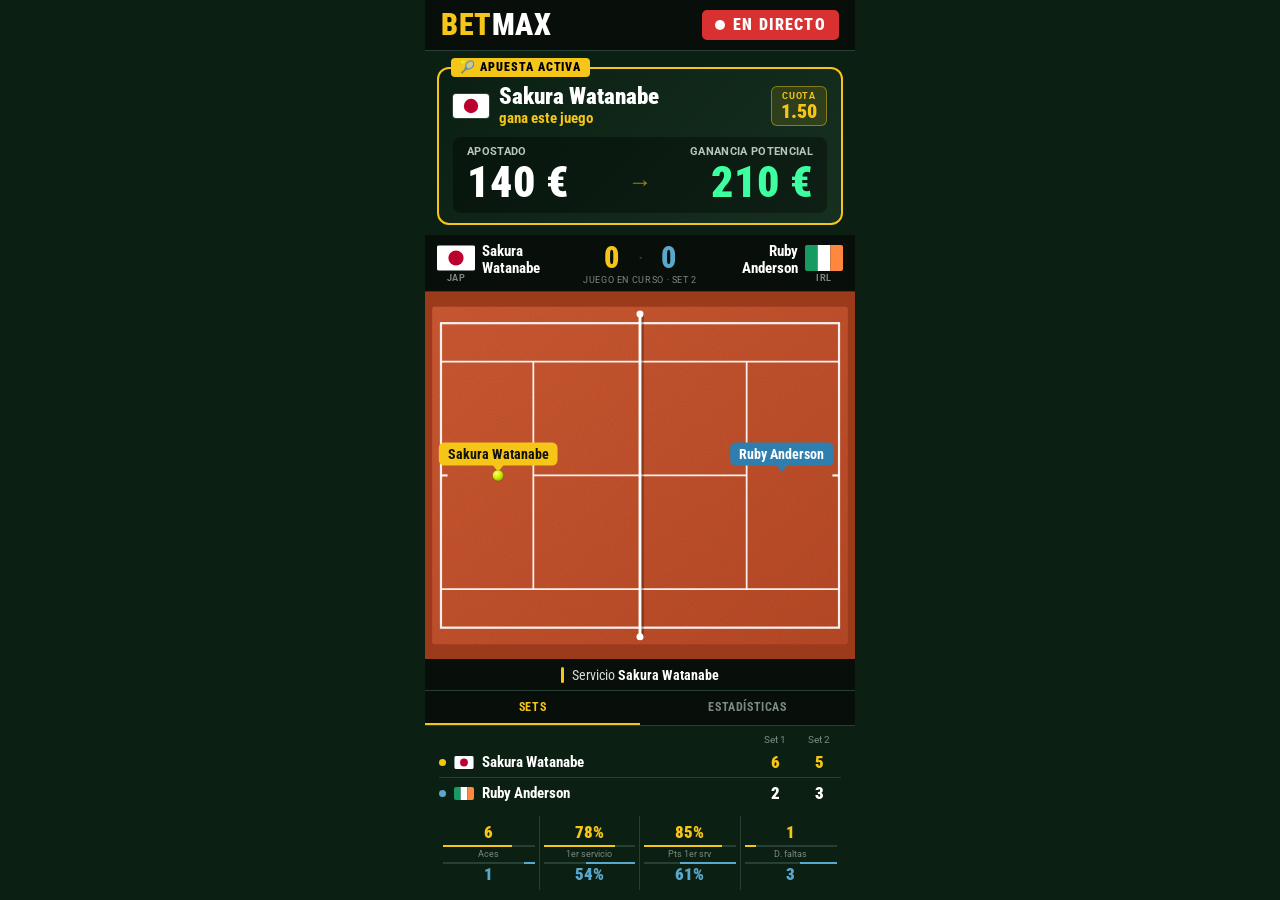
==== commit 38ffc7e6: "v13: app instalable a pantalla completa en iPhone, sin hueco inferior - Manifest (display standalone" ====
--- a/index.html
+++ b/index.html
@@ -4,7 +4,13 @@
 <meta charset="UTF-8">
 <meta name="viewport" content="width=device-width, initial-scale=1.0, maximum-scale=1.0, user-scalable=no, viewport-fit=cover">
 <meta name="apple-mobile-web-app-capable" content="yes">
+<meta name="mobile-web-app-capable" content="yes">
 <meta name="apple-mobile-web-app-status-bar-style" content="black-translucent">
+<meta name="apple-mobile-web-app-title" content="BETMAX">
+<meta name="theme-color" content="#080f0a">
+<link rel="manifest" href="manifest.webmanifest">
+<link rel="apple-touch-icon" href="icon-180.png">
+<link rel="icon" type="image/png" href="icon-192.png">
 <title>BETMAX · Sakura vs Ruby</title>
 <style>
 @import url('https://fonts.googleapis.com/css2?family=Roboto+Condensed:wght@400;700;900&family=Roboto:wght@300;400;500;700&display=swap');
@@ -32,13 +38,13 @@
   font-family:'Roboto',sans-serif;
   max-width:430px; margin:0 auto;
   overflow:hidden; display:flex; flex-direction:column;
-  padding-top:env(safe-area-inset-top,0px);
-  padding-bottom:env(safe-area-inset-bottom,0px);
+  overscroll-behavior:none;
+  -webkit-user-select:none; user-select:none; -webkit-touch-callout:none;
 }
 .cond { font-family:'Roboto Condensed',sans-serif; }
 
 /* ── HEADER ── */
-.app-header { background:#080f0a; padding:10px 16px; display:flex; align-items:center; justify-content:space-between; border-bottom:1px solid var(--border); flex-shrink:0; }
+.app-header { background:#080f0a; padding:calc(10px + env(safe-area-inset-top,0px)) 16px 10px; display:flex; align-items:center; justify-content:space-between; border-bottom:1px solid var(--border); flex-shrink:0; }
 .logo { font-family:'Roboto Condensed',sans-serif; font-weight:900; font-size:30px; line-height:1; color:var(--yellow); letter-spacing:0.02em; }
 .logo span { color:var(--white); }
 .live-pill { display:flex; align-items:center; gap:8px; background:var(--red); padding:7px 13px; border-radius:5px; font-family:'Roboto Condensed',sans-serif; font-size:16px; font-weight:900; letter-spacing:0.08em; line-height:1; box-shadow:0 0 0 0 rgba(217,48,48,0.6); animation:livePulse 1.6s infinite; }
@@ -119,6 +125,8 @@
 
 /* ── STATS ── */
 .stats-bottom { flex-shrink:0; }
+/* Solo el margen justo para la barrita de inicio del iPhone, sin hueco vacío */
+.stats-bottom .stats-content { padding-bottom:max(10px, calc(env(safe-area-inset-bottom,0px) - 12px)); }
 .stats-tabs { display:flex; background:#080f0a; border-bottom:1px solid var(--border); }
 .stats-tab { flex:1; padding:9px 0; font-family:'Roboto Condensed',sans-serif; font-size:12px; font-weight:700; letter-spacing:0.05em; text-transform:uppercase; color:var(--grey); background:none; border:none; border-bottom:2px solid transparent; cursor:pointer; transition:all 0.2s; }
 .stats-tab.active { color:var(--yellow); border-bottom-color:var(--yellow); }
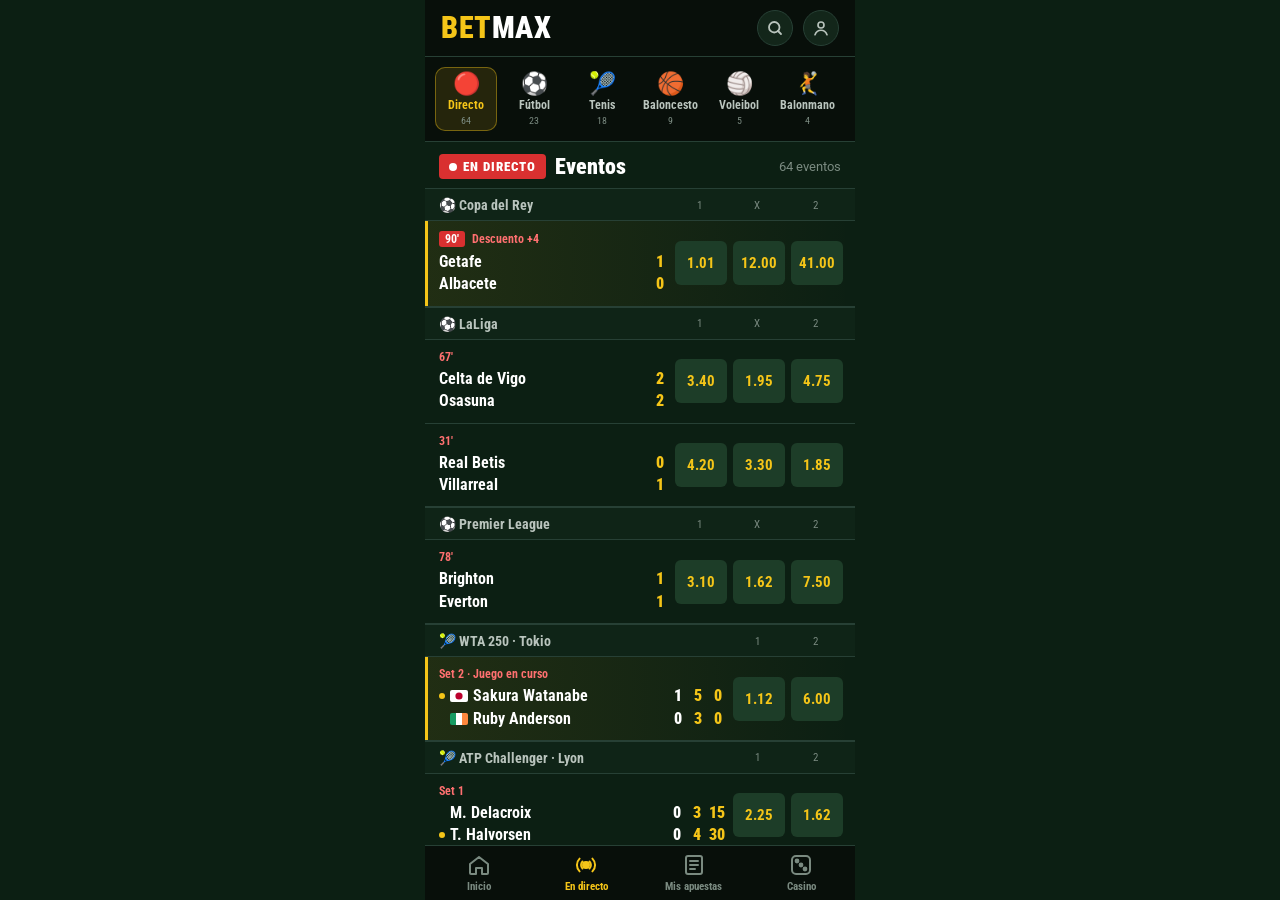
==== commit e405bb09: "App completa: inicio con eventos en directo + Getafe-Albacete con apuesta prehecha - index.html: por" ====
--- a/index.html
+++ b/index.html
@@ -11,182 +11,80 @@
 <link rel="manifest" href="manifest.webmanifest">
 <link rel="apple-touch-icon" href="icon-180.png">
 <link rel="icon" type="image/png" href="icon-192.png">
-<title>BETMAX · Sakura vs Ruby</title>
+<title>BETMAX</title>
 <style>
-@import url('https://fonts.googleapis.com/css2?family=Roboto+Condensed:wght@400;700;900&family=Roboto:wght@300;400;500;700&display=swap');
-
+@import url('https://fonts.googleapis.com/css2?family=Roboto+Condensed:wght@400;700;900&family=Roboto:wght@400;500;700&display=swap');
 :root {
-  --green-dark:  #0c1f13;
-  --green-surf:  #1a3828;
-  --yellow:      #f5c518;
-  --white:       #ffffff;
-  --white-dim:   #aaaaaa;
-  --grey:        #7a8a80;
-  --border:      #274035;
-  --red:         #d93030;
-  --red-bright:  #ff2a2a;
-  --blue:        #5aa8cc;
-  --green-gain:  #3dffa0;
-  --clay-out:    #9c3a1c;
+  --bg:#0c1f13; --bg-dark:#080f0a; --border:#274035;
+  --yellow:#f5c518; --white:#fff; --dim:#b9c4bd; --grey:#7a8a80; --red:#d93030; --odd:#1d3d28;
 }
-
 * { margin:0; padding:0; box-sizing:border-box; -webkit-tap-highlight-color:transparent; }
-html { height:100%; height:-webkit-fill-available; background:var(--green-dark); }
+html { height:100%; background:var(--bg); }
 body {
-  height:100vh; height:-webkit-fill-available; height:100dvh;
-  background:var(--green-dark); color:var(--white);
-  font-family:'Roboto',sans-serif;
-  max-width:430px; margin:0 auto;
-  overflow:hidden; display:flex; flex-direction:column;
-  overscroll-behavior:none;
+  height:100vh; height:100dvh; max-width:430px; margin:0 auto; overflow:hidden;
+  display:flex; flex-direction:column; background:var(--bg); color:var(--white);
+  font-family:'Roboto',sans-serif; overscroll-behavior:none;
   -webkit-user-select:none; user-select:none; -webkit-touch-callout:none;
 }
-.cond { font-family:'Roboto Condensed',sans-serif; }
-
-/* ── HEADER ── */
-.app-header { background:#080f0a; padding:calc(10px + env(safe-area-inset-top,0px)) 16px 10px; display:flex; align-items:center; justify-content:space-between; border-bottom:1px solid var(--border); flex-shrink:0; }
+a { color:inherit; text-decoration:none; }
+
+/* HEADER */
+.app-header { background:var(--bg-dark); padding:calc(10px + env(safe-area-inset-top,0px)) 16px 10px; display:flex; align-items:center; justify-content:space-between; border-bottom:1px solid var(--border); flex-shrink:0; }
 .logo { font-family:'Roboto Condensed',sans-serif; font-weight:900; font-size:30px; line-height:1; color:var(--yellow); letter-spacing:0.02em; }
-.logo span { color:var(--white); }
-.live-pill { display:flex; align-items:center; gap:8px; background:var(--red); padding:7px 13px; border-radius:5px; font-family:'Roboto Condensed',sans-serif; font-size:16px; font-weight:900; letter-spacing:0.08em; line-height:1; box-shadow:0 0 0 0 rgba(217,48,48,0.6); animation:livePulse 1.6s infinite; }
-.live-dot { width:10px; height:10px; background:#fff; border-radius:50%; animation:blink 1s infinite; }
+.logo span { color:#fff; }
+.hdr-right { display:flex; align-items:center; gap:10px; }
+.hdr-btn { width:36px; height:36px; border-radius:50%; background:#13261a; border:1px solid var(--border); display:flex; align-items:center; justify-content:center; }
+
+/* DEPORTES */
+.sports { display:flex; gap:6px; padding:10px 10px; overflow-x:auto; flex-shrink:0; background:var(--bg-dark); border-bottom:1px solid var(--border); scrollbar-width:none; }
+.sports::-webkit-scrollbar { display:none; }
+.sport { flex-shrink:0; display:flex; flex-direction:column; align-items:center; gap:3px; min-width:62px; padding:6px 4px 5px; border-radius:10px; color:var(--dim); font-family:'Roboto Condensed',sans-serif; font-size:12px; font-weight:700; }
+.sport .ic { font-size:22px; line-height:1; }
+.sport .ct { font-size:10px; color:var(--grey); font-weight:400; }
+.sport.on { background:rgba(245,197,24,0.12); color:var(--yellow); box-shadow:inset 0 0 0 1px rgba(245,197,24,0.4); }
+
+/* TÍTULO */
+.live-title { display:flex; align-items:center; justify-content:space-between; padding:12px 14px 9px; flex-shrink:0; }
+.live-title h1 { font-family:'Roboto Condensed',sans-serif; font-size:22px; font-weight:900; display:flex; align-items:center; gap:9px; }
+.live-pill { display:inline-flex; align-items:center; gap:6px; background:var(--red); padding:5px 10px; border-radius:4px; font-size:13px; font-weight:900; letter-spacing:0.08em; font-family:'Roboto Condensed',sans-serif; }
+.live-dot { width:8px; height:8px; background:#fff; border-radius:50%; animation:blink 1s infinite; }
 @keyframes blink { 0%,100%{opacity:1} 50%{opacity:0.2} }
-@keyframes livePulse { 0%{box-shadow:0 0 0 0 rgba(217,48,48,0.55)} 70%{box-shadow:0 0 0 9px rgba(217,48,48,0)} 100%{box-shadow:0 0 0 0 rgba(217,48,48,0)} }
-
-/* ── BET CARD (compacta, legible de un vistazo) ── */
-.bet-card { position:relative; margin:16px 12px 10px; background:linear-gradient(135deg,#0a1f12 0%,#163020 100%); border:2px solid var(--yellow); border-radius:12px; padding:16px 14px 10px; flex-shrink:0; }
-.bc-tag { position:absolute; top:-11px; left:12px; background:var(--yellow); color:#000; font-family:'Roboto Condensed',sans-serif; font-size:12px; font-weight:900; letter-spacing:0.08em; padding:3px 9px; border-radius:4px; line-height:1.1; }
-.bc-pick { display:flex; align-items:center; gap:10px; margin-bottom:10px; }
-.bc-pick-flag { width:36px; height:24px; border-radius:3px; flex-shrink:0; box-shadow:0 0 0 1px rgba(255,255,255,0.15); display:block; }
-.bc-pick-main { flex:1; min-width:0; }
-.bc-pick-name { font-family:'Roboto Condensed',sans-serif; font-size:23px; font-weight:900; line-height:1.05; color:var(--white); }
-.bc-pick-market { font-family:'Roboto Condensed',sans-serif; font-size:15px; font-weight:700; color:var(--yellow); line-height:1.2; }
-.bc-odd { text-align:center; background:rgba(245,197,24,0.13); border:1px solid rgba(245,197,24,0.45); border-radius:6px; padding:4px 9px; flex-shrink:0; }
-.bc-odd-lbl { font-size:9px; letter-spacing:0.1em; color:var(--yellow); font-weight:700; text-transform:uppercase; }
-.bc-odd-val { font-family:'Roboto Condensed',sans-serif; font-size:20px; font-weight:900; color:var(--yellow); line-height:1; }
-.bc-amounts { display:grid; grid-template-columns:1fr auto 1fr; align-items:end; background:rgba(0,0,0,0.35); border-radius:8px; padding:8px 14px 9px; }
-.bc-col-label { white-space:nowrap; font-size:11px; color:#b9c4bd; letter-spacing:0.03em; text-transform:uppercase; font-weight:700; margin-bottom:2px; }
-.bc-col.right { text-align:right; }
-.bc-col-value { font-family:'Roboto Condensed',sans-serif; font-size:44px; font-weight:900; line-height:1; }
-.bc-col-value.stake { color:var(--white); }
-.bc-col-value.gain  { color:var(--green-gain); }
-.bc-arrow { font-size:24px; color:var(--yellow); opacity:0.6; padding:0 8px 8px; }
-
-/* ── FRANJA BANDERAS (igual que v8, nombres completos) ── */
-.game-live-bar { background:#080f0a; border-bottom:1px solid rgba(245,197,24,0.25); padding:8px 12px 6px; display:flex; align-items:center; justify-content:space-between; flex-shrink:0; gap:8px; }
-.glb-side { display:flex; align-items:center; gap:7px; flex:1; min-width:0; }
-.glb-side.right { flex-direction:row-reverse; }
-.glb-flag-wrap { display:flex; flex-direction:column; align-items:center; gap:2px; }
-.glb-country { font-size:9px; color:var(--grey); letter-spacing:0.06em; text-transform:uppercase; font-weight:700; }
-.glb-info { display:flex; flex-direction:column; min-width:0; }
-.glb-info.right { align-items:flex-end; text-align:right; }
-.glb-name { font-family:'Roboto Condensed',sans-serif; font-size:15px; font-weight:700; color:var(--white); line-height:1.1; }
-.glb-dot { width:6px; height:6px; border-radius:50%; margin-top:3px; opacity:0; transition:opacity 0.3s; }
-.glb-dot.on { opacity:1; }
-.glb-center { display:flex; flex-direction:column; align-items:center; gap:2px; flex-shrink:0; }
-.glb-scores { display:flex; align-items:center; gap:6px; }
-.glb-score { font-family:'Roboto Condensed',sans-serif; font-size:30px; font-weight:900; line-height:1; min-width:40px; text-align:center; }
-.glb-score.s { color:var(--yellow); }
-.glb-score.r { color:var(--blue); }
-.glb-score.pop { animation:scorePop 0.28s ease; }
-@keyframes scorePop { 0%{transform:scale(1.4)} 100%{transform:scale(1)} }
-.glb-sep { font-family:'Roboto Condensed',sans-serif; font-size:22px; color:var(--border); }
-.glb-sub { font-size:9px; color:var(--grey); letter-spacing:0.07em; text-transform:uppercase; }
-
-/* ── MAPA (2D, arcilla) ── */
-.map-center { position:relative; flex:1; min-height:150px; overflow:hidden; background:var(--clay-out); }
-#court-svg { position:absolute; inset:0; width:100%; height:100%; display:block; }
-
-/* Paneles de puntuación — idénticos a v8 */
-.map-score-overlay { position:absolute; inset:0; pointer-events:none; z-index:10; overflow:hidden; }
-.map-panel-left {
-  position:absolute; top:0; left:0; bottom:0; width:50%;
-  background:linear-gradient(90deg, rgba(180,40,0,0.82) 0%, rgba(200,60,0,0.65) 100%);
-  display:flex; flex-direction:column; align-items:center; justify-content:center; gap:6px;
-  transform:translateX(-100%); transition:transform 0.35s cubic-bezier(0.22,1,0.36,1);
-}
-.map-panel-left.show { transform:translateX(0); }
-.map-panel-right {
-  position:absolute; top:0; right:0; bottom:0; width:50%;
-  background:linear-gradient(270deg, rgba(60,30,160,0.82) 0%, rgba(80,50,180,0.65) 100%);
-  display:flex; flex-direction:column; align-items:center; justify-content:center; gap:6px;
-  transform:translateX(100%); transition:transform 0.35s cubic-bezier(0.22,1,0.36,1);
-}
-.map-panel-right.show { transform:translateX(0); }
-.map-big-score { font-family:'Roboto Condensed',sans-serif; font-size:72px; font-weight:900; color:var(--yellow); line-height:1; text-shadow:0 2px 16px rgba(0,0,0,0.9); }
-.map-big-score.word { font-size:50px; }
-.map-player-name { font-family:'Roboto Condensed',sans-serif; font-size:15px; font-weight:700; color:rgba(255,255,255,0.95); text-shadow:0 1px 6px rgba(0,0,0,0.95); letter-spacing:0.03em; text-align:center; padding:0 8px; }
-
-/* Franja de estado — ahora FUERA del mapa, no lo tapa */
-.map-status { flex-shrink:0; display:flex; align-items:center; justify-content:center; gap:8px; background:#080f0a; padding:7px 12px; border-bottom:1px solid var(--border); font-family:'Roboto Condensed',sans-serif; font-size:14px; color:#d6ddd8; min-height:32px; }
-.map-status-bar { width:3px; height:16px; border-radius:2px; background:var(--yellow); flex-shrink:0; }
-.map-status b { font-weight:700; color:#fff; }
-.map-status.hl { color:var(--yellow); }
-.map-status.hl b { color:var(--yellow); }
-
-/* ── STATS ── */
-.stats-bottom { flex-shrink:0; }
-/* Solo el margen justo para la barrita de inicio del iPhone, sin hueco vacío */
-.stats-bottom .stats-content { padding-bottom:max(10px, calc(env(safe-area-inset-bottom,0px) - 12px)); }
-.stats-tabs { display:flex; background:#080f0a; border-bottom:1px solid var(--border); }
-.stats-tab { flex:1; padding:9px 0; font-family:'Roboto Condensed',sans-serif; font-size:12px; font-weight:700; letter-spacing:0.05em; text-transform:uppercase; color:var(--grey); background:none; border:none; border-bottom:2px solid transparent; cursor:pointer; transition:all 0.2s; }
-.stats-tab.active { color:var(--yellow); border-bottom-color:var(--yellow); }
-.stats-content { padding:8px 14px 10px; }
-.stat-sets-header { display:flex; justify-content:flex-end; gap:0; font-size:10px; color:var(--grey); margin-bottom:2px; }
-.stat-sets-header span { min-width:44px; text-align:center; }
-.stat-player-row { display:flex; align-items:center; justify-content:space-between; padding:5px 0; border-bottom:1px solid var(--border); }
-.stat-player-lbl { font-family:'Roboto Condensed',sans-serif; font-size:15px; font-weight:700; display:flex; align-items:center; gap:8px; }
-.stat-player-lbl-dot { width:7px; height:7px; border-radius:50%; flex-shrink:0; }
-.mini-flag { width:20px; height:13px; border-radius:2px; display:block; flex-shrink:0; }
-.stat-sets { display:flex; }
-.stat-set-val { font-family:'Roboto Condensed',sans-serif; font-size:17px; font-weight:900; min-width:44px; text-align:center; }
-.stat-set-val.hl { color:var(--yellow); }
-.stat-grid { display:grid; grid-template-columns:1fr 1fr 1fr 1fr; margin-top:8px; }
-.stat-cell { text-align:center; padding:6px 4px; border-right:1px solid var(--border); }
-.stat-cell:last-child { border-right:none; }
-.stat-cell-val { font-family:'Roboto Condensed',sans-serif; font-size:17px; font-weight:900; color:var(--yellow); }
-.stat-cell-val.r { color:var(--blue); }
-.stat-cell-lbl { font-size:9px; color:var(--grey); margin-top:2px; }
-.stat-bar-row { display:flex; height:2px; background:var(--border); margin-top:3px; }
-.stat-bar-s { height:100%; background:var(--yellow); }
-.stat-bar-r { height:100%; background:var(--blue); margin-left:auto; }
-.stat-line { display:flex; align-items:center; padding:6px 0; border-bottom:1px solid var(--border); }
-.stat-line:last-child { border-bottom:none; }
-.stat-line-lbl { flex:1; font-size:12px; color:var(--grey); }
-.stat-line-v { font-family:'Roboto Condensed',sans-serif; font-size:16px; font-weight:900; min-width:64px; text-align:right; }
-
-/* ── PANTALLA FINAL — APUESTA PERDIDA ── */
-.result-overlay { display:none; position:fixed; inset:0; z-index:500; background:radial-gradient(ellipse at 50% 30%, #3a0808 0%, #120303 55%, #050101 100%); flex-direction:column; align-items:center; justify-content:center; padding:calc(env(safe-area-inset-top,0px) + 20px) 20px calc(env(safe-area-inset-bottom,0px) + 20px); }
-.result-overlay.active { display:flex; animation:fadeIn 0.35s ease both; }
-@keyframes fadeIn { from{opacity:0} to{opacity:1} }
-.result-inner { width:100%; max-width:390px; text-align:center; }
-.result-icon { width:76px; height:76px; margin:0 auto 14px; border-radius:50%; background:var(--red); display:flex; align-items:center; justify-content:center; box-shadow:0 0 40px rgba(255,40,40,0.55); animation:pop 0.45s cubic-bezier(0.2,1.6,0.4,1) both; }
-@keyframes pop { from{transform:scale(0)} to{transform:scale(1)} }
-.result-title { font-family:'Roboto Condensed',sans-serif; font-size:40px; font-weight:900; letter-spacing:0.02em; color:#fff; line-height:1; margin-bottom:22px; }
-.result-amount { font-family:'Roboto Condensed',sans-serif; font-size:104px; font-weight:900; color:var(--red-bright); line-height:0.95; text-shadow:0 0 30px rgba(255,30,30,0.45); animation:shake 0.6s ease 0.35s both; }
-@keyframes shake { 0%,100%{transform:translateX(0)} 15%{transform:translateX(-12px)} 30%{transform:translateX(12px)} 45%{transform:translateX(-8px)} 60%{transform:translateX(8px)} 80%{transform:translateX(-4px)} }
-.result-amount-lbl { font-size:13px; color:#ff8080; margin-top:8px; letter-spacing:0.06em; text-transform:uppercase; font-weight:700; }
-.result-ticket { margin-top:26px; background:rgba(255,255,255,0.05); border:1px solid rgba(255,255,255,0.12); border-radius:12px; text-align:left; overflow:hidden; }
-.rt-row { display:flex; align-items:center; gap:12px; padding:12px 14px; }
-.rt-row + .rt-row { border-top:1px solid rgba(255,255,255,0.10); }
-.rt-flag { width:32px; height:21px; border-radius:3px; flex-shrink:0; display:block; }
-.rt-main { flex:1; min-width:0; }
-.rt-lbl { font-size:10px; letter-spacing:0.1em; text-transform:uppercase; color:#9aa29d; font-weight:700; margin-bottom:2px; }
-.rt-text { font-family:'Roboto Condensed',sans-serif; font-size:19px; font-weight:700; color:#fff; line-height:1.15; }
-.rt-text.lost { color:#c9c9c9; text-decoration:line-through; text-decoration-color:var(--red-bright); text-decoration-thickness:2px; }
-.rt-badge { font-family:'Roboto Condensed',sans-serif; font-size:13px; font-weight:900; letter-spacing:0.06em; padding:4px 8px; border-radius:4px; flex-shrink:0; }
-.rt-badge.lost { background:var(--red); color:#fff; }
-.rt-badge.win  { background:var(--blue); color:#fff; }
-.rt-money { display:flex; justify-content:space-between; align-items:baseline; padding:12px 14px; border-top:1px solid rgba(255,255,255,0.10); font-family:'Roboto Condensed',sans-serif; }
-.rt-money-lbl { font-size:13px; color:#9aa29d; font-weight:700; text-transform:uppercase; letter-spacing:0.06em; }
-.rt-money-val { font-size:22px; font-weight:900; }
-.rt-money-val s { color:#7d857f; text-decoration-color:var(--red-bright); text-decoration-thickness:2px; margin-right:8px; font-size:18px; }
-.rt-money-val b { color:#fff; }
-.result-btn { margin-top:22px; padding:12px 40px; background:transparent; border:1px solid rgba(255,255,255,0.25); border-radius:6px; color:#cfcfcf; font-family:'Roboto Condensed',sans-serif; font-size:14px; font-weight:700; letter-spacing:0.05em; cursor:pointer; }
+.live-title .count { color:var(--grey); font-size:13px; }
+
+/* LISTA */
+.list { flex:1; overflow-y:auto; -webkit-overflow-scrolling:touch; }
+.comp { display:flex; align-items:center; justify-content:space-between; gap:8px; padding:8px 14px 7px; background:#0f2417; border-top:1px solid var(--border); border-bottom:1px solid var(--border); }
+.comp-name { font-family:'Roboto Condensed',sans-serif; font-size:14px; font-weight:700; color:var(--dim); }
+.comp-cols { display:flex; gap:6px; font-size:11px; color:var(--grey); font-family:'Roboto Condensed',sans-serif; }
+.comp-cols span { width:52px; text-align:center; }
+
+.ev { display:flex; align-items:center; gap:8px; padding:10px 12px 10px 14px; border-bottom:1px solid var(--border); position:relative; }
+.ev:active { background:#143021; }
+.ev-main { flex:1; min-width:0; }
+.ev-time { font-family:'Roboto Condensed',sans-serif; font-size:12px; color:#ff7070; font-weight:700; margin-bottom:4px; display:flex; align-items:center; gap:7px; }
+.min-badge { background:var(--red); color:#fff; padding:1px 6px; border-radius:3px; animation:pulse 1.4s infinite; }
+@keyframes pulse { 0%,100%{opacity:1} 50%{opacity:0.55} }
+.ev-row { display:flex; align-items:center; gap:5px; font-family:'Roboto Condensed',sans-serif; font-size:16px; font-weight:700; line-height:1.4; }
+.ev-row .nm { flex:1; min-width:0; white-space:nowrap; overflow:hidden; text-overflow:ellipsis; }
+.ev-row .sc { min-width:15px; text-align:center; color:var(--yellow); font-weight:900; }
+.ev-row .sc.g { color:var(--white); }
+.srv { width:6px; height:6px; border-radius:50%; background:var(--yellow); flex-shrink:0; }
+.srv.off { background:transparent; }
+.flag { width:18px; height:12px; border-radius:2px; flex-shrink:0; display:block; }
+.ev-odds { display:flex; gap:6px; flex-shrink:0; }
+.odd { width:52px; height:44px; border-radius:6px; background:var(--odd); display:flex; align-items:center; justify-content:center; font-family:'Roboto Condensed',sans-serif; font-size:15px; font-weight:700; color:var(--yellow); }
+.ev.hot { background:linear-gradient(90deg, rgba(245,197,24,0.09), rgba(245,197,24,0)); }
+.ev.hot::before { content:''; position:absolute; left:0; top:0; bottom:0; width:3px; background:var(--yellow); }
+
+/* NAV */
+.nav { flex-shrink:0; display:flex; background:var(--bg-dark); border-top:1px solid var(--border); padding:7px 0 max(7px, calc(env(safe-area-inset-bottom,0px) - 14px)); }
+.nav a { flex:1; display:flex; flex-direction:column; align-items:center; gap:3px; color:var(--grey); font-family:'Roboto Condensed',sans-serif; font-size:11px; font-weight:700; }
+.nav a.on { color:var(--yellow); }
+.nav svg { width:24px; height:24px; }
 </style>
 </head>
 <body>
 
-<!-- Banderas reutilizables -->
 <svg width="0" height="0" style="position:absolute">
   <defs>
     <symbol id="flag-jp" viewBox="0 0 900 600"><rect fill="#fff" width="900" height="600"/><circle fill="#bc002d" cx="450" cy="300" r="180"/></symbol>
@@ -194,474 +92,141 @@
   </defs>
 </svg>
 
-<!-- HEADER -->
 <div class="app-header">
   <div class="logo">BET<span>MAX</span></div>
-  <div class="live-pill"><span class="live-dot"></span>EN DIRECTO</div>
-</div>
-
-<!-- BET CARD -->
-<div class="bet-card">
-  <div class="bc-tag">🎾 APUESTA ACTIVA</div>
-  <div class="bc-pick">
-    <svg class="bc-pick-flag" viewBox="0 0 900 600"><use href="#flag-jp"/></svg>
-    <div class="bc-pick-main">
-      <div class="bc-pick-name">Sakura Watanabe</div>
-      <div class="bc-pick-market">gana este juego</div>
-    </div>
-    <div class="bc-odd">
-      <div class="bc-odd-lbl">Cuota</div>
-      <div class="bc-odd-val">1.50</div>
-    </div>
-  </div>
-  <div class="bc-amounts">
-    <div class="bc-col">
-      <div class="bc-col-label">Apostado</div>
-      <div class="bc-col-value stake">140 €</div>
-    </div>
-    <div class="bc-arrow">→</div>
-    <div class="bc-col right">
-      <div class="bc-col-label">Ganancia potencial</div>
-      <div class="bc-col-value gain">210 €</div>
-    </div>
-  </div>
-</div>
-
-<!-- FRANJA BANDERAS -->
-<div class="game-live-bar">
-  <div class="glb-side">
-    <div class="glb-flag-wrap">
-      <svg width="38" height="26" viewBox="0 0 900 600" style="border-radius:2px;display:block"><use href="#flag-jp"/></svg>
-      <div class="glb-country">JAP</div>
-    </div>
-    <div class="glb-info">
-      <div class="glb-name">Sakura<br>Watanabe</div>
-      <div class="glb-dot" id="dot-s" style="background:var(--yellow)"></div>
-    </div>
-  </div>
-  <div class="glb-center">
-    <div class="glb-scores">
-      <div class="glb-score s" id="glb-s">0</div>
-      <div class="glb-sep">·</div>
-      <div class="glb-score r" id="glb-r">0</div>
-    </div>
-    <div class="glb-sub">Juego en curso · Set 2</div>
-  </div>
-  <div class="glb-side right">
-    <div class="glb-flag-wrap">
-      <svg width="38" height="26" viewBox="0 0 3 2" preserveAspectRatio="none" style="border-radius:2px;display:block"><use href="#flag-ie"/></svg>
-      <div class="glb-country">IRL</div>
-    </div>
-    <div class="glb-info right">
-      <div class="glb-name">Ruby<br>Anderson</div>
-      <div class="glb-dot" id="dot-r" style="background:var(--blue)"></div>
-    </div>
-  </div>
-</div>
-
-<!-- MAPA 2D -->
-<div class="map-center">
-  <svg id="court-svg" viewBox="0 0 390 200" preserveAspectRatio="xMidYMid meet" xmlns="http://www.w3.org/2000/svg">
-    <defs>
-      <linearGradient id="clay" x1="0" y1="0" x2="1" y2="1">
-        <stop offset="0%"  stop-color="#cf5a33"/>
-        <stop offset="100%" stop-color="#bb4a26"/>
-      </linearGradient>
-      <!-- textura de tierra batida -->
-      <filter id="grain" x="0" y="0" width="100%" height="100%">
-        <feTurbulence type="fractalNoise" baseFrequency="0.9" numOctaves="2" seed="3" result="n"/>
-        <feColorMatrix in="n" type="matrix" values="0 0 0 0 0  0 0 0 0 0  0 0 0 0 0  0 0 0 0.10 0"/>
-        <feComposite in2="SourceGraphic" operator="in"/>
-      </filter>
-      <radialGradient id="ballGrad" cx="35%" cy="30%" r="70%">
-        <stop offset="0%"  stop-color="#f6ff7a"/>
-        <stop offset="55%" stop-color="#d4f000"/>
-        <stop offset="100%" stop-color="#9cc000"/>
-      </radialGradient>
-    </defs>
-
-    <!-- Fondo exterior arcilla oscura -->
-    <rect x="-400" y="-400" width="1190" height="2000" fill="#9c3a1c"/>
-    <!-- Superficie (las coordenadas Y se escalan en JS para llenar el rectángulo) -->
-    <rect x="6" data-y="8" data-h="184" width="378" fill="url(#clay)" rx="2"/>
-    <rect x="6" data-y="8" data-h="184" width="378" fill="#000" filter="url(#grain)"/>
-
-    <!-- Líneas -->
-    <g stroke="#fff" stroke-opacity="0.92" fill="none">
-      <rect x="14" data-y="17" data-h="166" width="362" stroke-width="2"/>
-      <line x1="14" data-y1="38"  x2="376" data-y2="38"  stroke-width="1.6"/>
-      <line x1="14" data-y1="162" x2="376" data-y2="162" stroke-width="1.6"/>
-      <line x1="98" data-y1="38"  x2="98"  data-y2="162" stroke-width="1.6"/>
-      <line x1="292" data-y1="38" x2="292" data-y2="162" stroke-width="1.6"/>
-      <line x1="98" data-y1="100" x2="292" data-y2="100" stroke-width="1.6"/>
-      <line x1="14" data-y1="100" x2="20"  data-y2="100" stroke-width="2"/>
-      <line x1="370" data-y1="100" x2="376" data-y2="100" stroke-width="2"/>
-    </g>
-    <!-- Red -->
-    <line x1="196.5" data-y1="12" x2="196.5" data-y2="188" stroke="rgba(0,0,0,0.28)" stroke-width="4"/>
-    <line x1="195" data-y1="12" x2="195" data-y2="188" stroke="#fff" stroke-width="2.6"/>
-    <circle cx="195" data-cy="12"  r="3.2" fill="#fff"/>
-    <circle cx="195" data-cy="188" r="3.2" fill="#fff"/>
-
-    <!-- Estela de la pelota (segmentos dinámicos) -->
-    <g id="trail" stroke-linecap="round"></g>
-
-    <!-- Etiquetas jugadoras (bocadillo con piquito, como Bet365) -->
-    <g id="lbl-s" transform="translate(66,100)">
-      <rect class="lbl-bg" x="-50" y="-30" width="100" height="21" rx="5" fill="#f5c518"/>
-      <path class="lbl-tip" d="M-5,-9.5 L5,-9.5 L0,-3 Z" fill="#f5c518"/>
-      <text class="lbl-tx" x="0" y="-15" text-anchor="middle" fill="#111" font-family="'Roboto Condensed',sans-serif" font-size="13" font-weight="700">Sakura Watanabe</text>
-    </g>
-    <g id="lbl-r" transform="translate(324,100)">
-      <rect class="lbl-bg" x="-48" y="-30" width="96" height="21" rx="5" fill="#2f7fae"/>
-      <path class="lbl-tip" d="M-5,-9.5 L5,-9.5 L0,-3 Z" fill="#2f7fae"/>
-      <text class="lbl-tx" x="0" y="-15" text-anchor="middle" fill="#fff" font-family="'Roboto Condensed',sans-serif" font-size="13" font-weight="700">Ruby Anderson</text>
-    </g>
-
-    <!-- Pelota: sombra en el suelo + pelota en el aire -->
-    <ellipse id="ball-shadow" cx="66" cy="100" rx="4.5" ry="2" fill="rgba(60,10,0,0.45)"/>
-    <circle  id="ball" cx="66" cy="100" r="5" fill="url(#ballGrad)" stroke="rgba(0,0,0,0.25)" stroke-width="0.6"/>
-  </svg>
-
-  <!-- Paneles de puntuación (v8) -->
-  <div class="map-score-overlay">
-    <div class="map-panel-left" id="panel-s">
-      <div class="map-big-score" id="big-s">0</div>
-      <div class="map-player-name">Sakura Watanabe</div>
-    </div>
-    <div class="map-panel-right" id="panel-r">
-      <div class="map-big-score" id="big-r">0</div>
-      <div class="map-player-name">Ruby Anderson</div>
-    </div>
-  </div>
-</div>
-
-<!-- Franja de estado: debajo del mapa -->
-<div class="map-status" id="map-status"><span class="map-status-bar" id="status-bar"></span><span id="status-txt">Servicio <b>Sakura Watanabe</b></span></div>
-
-<!-- STATS -->
-<div class="stats-bottom">
-  <div class="stats-tabs">
-    <button class="stats-tab active" onclick="switchTab(this,'sets')">Sets</button>
-    <button class="stats-tab" onclick="switchTab(this,'stats')">Estadísticas</button>
-  </div>
-  <div id="tab-sets" class="stats-content">
-    <div class="stat-sets-header"><span>Set 1</span><span>Set 2</span></div>
-    <div class="stat-player-row">
-      <div class="stat-player-lbl"><div class="stat-player-lbl-dot" style="background:var(--yellow)"></div><svg class="mini-flag" viewBox="0 0 900 600"><use href="#flag-jp"/></svg>Sakura Watanabe</div>
-      <div class="stat-sets"><div class="stat-set-val hl">6</div><div class="stat-set-val hl">5</div></div>
-    </div>
-    <div class="stat-player-row" style="border-bottom:none">
-      <div class="stat-player-lbl"><div class="stat-player-lbl-dot" style="background:var(--blue)"></div><svg class="mini-flag" viewBox="0 0 3 2" preserveAspectRatio="none"><use href="#flag-ie"/></svg>Ruby Anderson</div>
-      <div class="stat-sets"><div class="stat-set-val">2</div><div class="stat-set-val">3</div></div>
-    </div>
-    <div class="stat-grid">
-      <div class="stat-cell"><div class="stat-cell-val">6</div><div class="stat-bar-row"><div class="stat-bar-s" style="width:75%"></div></div><div class="stat-cell-lbl">Aces</div><div class="stat-bar-row"><div class="stat-bar-r" style="width:12%"></div></div><div class="stat-cell-val r">1</div></div>
-      <div class="stat-cell"><div class="stat-cell-val">78%</div><div class="stat-bar-row"><div class="stat-bar-s" style="width:78%"></div></div><div class="stat-cell-lbl">1er servicio</div><div class="stat-bar-row"><div class="stat-bar-r" style="width:54%"></div></div><div class="stat-cell-val r">54%</div></div>
-      <div class="stat-cell"><div class="stat-cell-val">85%</div><div class="stat-bar-row"><div class="stat-bar-s" style="width:85%"></div></div><div class="stat-cell-lbl">Pts 1er srv</div><div class="stat-bar-row"><div class="stat-bar-r" style="width:61%"></div></div><div class="stat-cell-val r">61%</div></div>
-      <div class="stat-cell"><div class="stat-cell-val">1</div><div class="stat-bar-row"><div class="stat-bar-s" style="width:12%"></div></div><div class="stat-cell-lbl">D. faltas</div><div class="stat-bar-row"><div class="stat-bar-r" style="width:40%"></div></div><div class="stat-cell-val r">3</div></div>
-    </div>
-  </div>
-  <div id="tab-stats" class="stats-content" style="display:none">
-    <div class="stat-line"><div class="stat-line-lbl"></div><div class="stat-line-v" style="color:var(--yellow);font-size:13px">S. Watanabe</div><div class="stat-line-v" style="color:var(--blue);font-size:13px">R. Anderson</div></div>
-    <div class="stat-line"><div class="stat-line-lbl">Puntos ganados (set 2)</div><div class="stat-line-v" style="color:var(--yellow)">24</div><div class="stat-line-v" style="color:var(--blue)">18</div></div>
-    <div class="stat-line"><div class="stat-line-lbl">Break points</div><div class="stat-line-v" style="color:var(--yellow)">2/3</div><div class="stat-line-v" style="color:var(--blue)">0/2</div></div>
-    <div class="stat-line"><div class="stat-line-lbl">Vel. máx. saque</div><div class="stat-line-v" style="color:var(--yellow)">192 km/h</div><div class="stat-line-v" style="color:var(--blue)">178 km/h</div></div>
-    <div class="stat-line"><div class="stat-line-lbl">Winners</div><div class="stat-line-v" style="color:var(--yellow)">16</div><div class="stat-line-v" style="color:var(--blue)">9</div></div>
-  </div>
-</div>
-
-<!-- PANTALLA FINAL -->
-<div class="result-overlay" id="result-overlay">
-  <div class="result-inner">
-    <div class="result-icon">
-      <svg width="40" height="40" viewBox="0 0 24 24" fill="none" stroke="#fff" stroke-width="3.4" stroke-linecap="round"><path d="M6 6l12 12M18 6L6 18"/></svg>
-    </div>
-    <div class="result-title">APUESTA PERDIDA</div>
-    <div class="result-amount">−140 €</div>
-    <div class="result-amount-lbl">Has perdido tu apuesta</div>
-
-    <div class="result-ticket">
-      <div class="rt-row">
-        <svg class="rt-flag" viewBox="0 0 900 600"><use href="#flag-jp"/></svg>
-        <div class="rt-main">
-          <div class="rt-lbl">Tu apuesta</div>
-          <div class="rt-text lost">Sakura Watanabe gana el juego</div>
-        </div>
-        <div class="rt-badge lost">FALLADA</div>
-      </div>
-      <div class="rt-row">
-        <svg class="rt-flag" viewBox="0 0 3 2" preserveAspectRatio="none"><use href="#flag-ie"/></svg>
-        <div class="rt-main">
-          <div class="rt-lbl">Resultado</div>
-          <div class="rt-text">Ruby Anderson gana el juego</div>
-        </div>
-        <div class="rt-badge win">GANA</div>
-      </div>
-      <div class="rt-money">
-        <span class="rt-money-lbl">Ganancia</span>
-        <span class="rt-money-val"><s>210 €</s><b>0 €</b></span>
-      </div>
-    </div>
-
-    <button class="result-btn" onclick="document.getElementById('result-overlay').classList.remove('active')">Cerrar</button>
-  </div>
-</div>
-
-<script>
-// ─── COORDENADAS (viewBox 390×200, pista 2D horizontal) ───
-// Sakura IZQUIERDA (x=66) · Ruby DERECHA (x=324) · Red x=195
-const S_X = 66, R_X = 324, NET_X = 195, MID_Y = 100;
-
-const ballEl   = document.getElementById('ball');
-const shadowEl = document.getElementById('ball-shadow');
-const trailG   = document.getElementById('trail');
-const lblS     = document.getElementById('lbl-s');
-const lblR     = document.getElementById('lbl-r');
-const SVGNS    = 'http://www.w3.org/2000/svg';
-
-const pos = { s:{x:S_X, y:MID_Y}, r:{x:R_X, y:MID_Y} };
-
-// ─── PISTA QUE LLENA TODO EL RECTÁNGULO DEL MAPA ───
-// Diseño en 390×200; en vertical se estira para ocupar el alto disponible.
-let K = 1;
-const Y = v => v * K;
-const svgEl = document.getElementById('court-svg');
-function layoutCourt() {
-  const box = svgEl.getBoundingClientRect();
-  if (!box.width) return;
-  const H = Math.max(200, 390 * box.height / box.width);
-  K = H / 200;
-  svgEl.setAttribute('viewBox', `0 0 390 ${H.toFixed(2)}`);
-  svgEl.querySelectorAll('[data-y]').forEach(e => {
-    e.setAttribute('y', Y(+e.dataset.y)); e.setAttribute('height', Y(+e.dataset.h));
-  });
-  svgEl.querySelectorAll('[data-y1]').forEach(e => {
-    e.setAttribute('y1', Y(+e.dataset.y1)); e.setAttribute('y2', Y(+e.dataset.y2));
-  });
-  svgEl.querySelectorAll('[data-cy]').forEach(e => e.setAttribute('cy', Y(+e.dataset.cy)));
-  placeLabel('s', pos.s.x, pos.s.y); placeLabel('r', pos.r.x, pos.r.y);
-}
-window.addEventListener('resize', layoutCourt);
-
-// ─── ETIQUETAS: ancho según el nombre ───
-function sizeLabel(g) {
-  const tx = g.querySelector('.lbl-tx');
-  const w  = Math.ceil(tx.getComputedTextLength()) + 16;
-  const bg = g.querySelector('.lbl-bg');
-  bg.setAttribute('x', -w/2); bg.setAttribute('width', w);
-}
-function placeLabel(side, x, y) {
-  pos[side] = { x, y };
-  (side === 's' ? lblS : lblR).setAttribute('transform', `translate(${x.toFixed(1)},${Y(y).toFixed(1)})`);
-}
-function moveLabel(side, tx, ty, dur) {
-  const from = { ...pos[side] }, t0 = performance.now();
-  function step(now) {
-    const t = Math.min(1, (now - t0) / dur), e = 1 - Math.pow(1 - t, 3);
-    placeLabel(side, from.x + (tx - from.x) * e, from.y + (ty - from.y) * e);
-    if (t < 1) requestAnimationFrame(step);
-  }
-  requestAnimationFrame(step);
-}
-
-// ─── PELOTA + ESTELA (estilo Bet365: línea menta que se afila y se desvanece) ───
-const TRAIL_MS = 420, SEGS = 48;
-const trailPts = [];
-const segEls = [];
-for (let i = 0; i < SEGS; i++) {
-  const l = document.createElementNS(SVGNS, 'line');
-  l.setAttribute('stroke', '#7dffd6');
-  l.setAttribute('opacity', '0');
-  trailG.appendChild(l); segEls.push(l);
-}
-function setBall(gx, gyDesign, z) {
-  const gy = Y(gyDesign);
-  shadowEl.setAttribute('cx', gx); shadowEl.setAttribute('cy', gy + 1);
-  const s = Math.max(0.55, 1 - z / 60);
-  shadowEl.setAttribute('rx', 4.5 * s); shadowEl.setAttribute('ry', 2 * s);
-  ballEl.setAttribute('cx', gx); ballEl.setAttribute('cy', gy - z);
-}
-function renderTrail(now) {
-  while (trailPts.length && now - trailPts[0].t > TRAIL_MS) trailPts.shift();
-  const n = trailPts.length;
-  for (let i = 0; i < SEGS; i++) {
-    const el = segEls[i];
-    const a = trailPts[n - 2 - i], b = trailPts[n - 1 - i];
-    if (!a || !b) { el.setAttribute('opacity', '0'); continue; }
-    const age = (now - b.t) / TRAIL_MS;          // 0 = junto a la pelota
-    const k = Math.max(0, 1 - age);
-    el.setAttribute('x1', a.x); el.setAttribute('y1', a.y);
-    el.setAttribute('x2', b.x); el.setAttribute('y2', b.y);
-    el.setAttribute('stroke-width', (0.4 + 2.4 * k).toFixed(2));
-    el.setAttribute('opacity', (0.9 * k).toFixed(2));
-  }
-  requestAnimationFrame(renderTrail);
-}
-requestAnimationFrame(renderTrail);
-
-function animShot(x1, y1, x2, y2, dur, cb) {
-  const h = 20 + Math.random() * 8;   // altura máxima del bote en el aire
-  const t0 = performance.now();
-  function step(now) {
-    const t  = Math.min(1, (now - t0) / dur);
-    const gx = x1 + (x2 - x1) * t;
-    const gy = y1 + (y2 - y1) * t;
-    const z  = 4 * h * t * (1 - t);
-    setBall(gx, gy, z);
-    trailPts.push({ x: gx, y: Y(gy) - z, t: now });
-    if (t < 1) requestAnimationFrame(step); else cb && cb();
-  }
-  requestAnimationFrame(step);
-}
-
-// ─── SECUENCIA DE UN PUNTO ───
-function runPoint(shots, onEnd) {
-  let si = 0;
-  const f = shots[0];
-  const sx = f.from === 's' ? S_X : R_X;
-  placeLabel(f.from, sx, f.yFrom);
-  setBall(sx, f.yFrom, 0);
-
-  function next() {
-    if (si >= shots.length) { onEnd(); return; }
-    const sh = shots[si];
-    const fromX = sh.from === 's' ? S_X : R_X;
-    const toX   = sh.from === 's' ? R_X : S_X;
-    const toSide = sh.from === 's' ? 'r' : 's';
-    moveLabel(toSide, toX, sh.yTo, sh.dur * 0.7);
-    animShot(fromX, sh.yFrom, toX, sh.yTo, sh.dur, () => {
-      si++;
-      setTimeout(next, si >= shots.length ? 300 : 120);
-    });
-  }
-  next();
-}
-
-// ─── PUNTOS DEL JUEGO ───
-const pt1 = { score:{s:'15',r:'0'}, winner:'s', shots:[{ from:'s', yFrom:100, yTo:96, dur:780 }] };
-const pt2 = { score:{s:'30',r:'0'}, winner:'s', shots:[
-  { from:'s', yFrom:84,  yTo:120, dur:900 },
-  { from:'r', yFrom:120, yTo:72,  dur:860 },
-  { from:'s', yFrom:72,  yTo:132, dur:940 }
-]};
-const pt3 = { score:{s:'30',r:'15'}, winner:'r', shots:[
-  { from:'s', yFrom:100, yTo:84,  dur:850 },
-  { from:'r', yFrom:84,  yTo:114, dur:820 },
-  { from:'s', yFrom:114, yTo:78,  dur:900 },
-  { from:'r', yFrom:78,  yTo:100, dur:1000 }
-]};
-const pt4 = { score:{s:'30',r:'30'}, winner:'r', shots:[
-  { from:'s', yFrom:100, yTo:106, dur:830 },
-  { from:'r', yFrom:106, yTo:92,  dur:810 },
-  { from:'s', yFrom:92,  yTo:114, dur:880 },
-  { from:'r', yFrom:114, yTo:72,  dur:860 },
-  { from:'s', yFrom:72,  yTo:121, dur:950 }
-]};
-const pt5 = { score:{s:'30',r:'40'}, winner:'r', shots:[{ from:'r', yFrom:100, yTo:100, dur:720 }] };
-const pt6 = { score:{s:'40',r:'40'}, winner:'s', shots:[
-  { from:'r', yFrom:100, yTo:127, dur:680 },
-  { from:'r', yFrom:100, yTo:100, dur:660 }
-]};
-const pt7_shots = [
-  { from:'s', yFrom:100, yTo:84,  dur:970 },
-  { from:'r', yFrom:84,  yTo:121, dur:920 },
-  { from:'s', yFrom:121, yTo:68,  dur:1000 },
-  { from:'r', yFrom:68,  yTo:114, dur:940 },
-  { from:'s', yFrom:114, yTo:135, dur:1040 }
-];
-const pt8_shots = [
-  { from:'s', yFrom:100, yTo:92,  dur:950 },
-  { from:'r', yFrom:92,  yTo:114, dur:920 },
-  { from:'s', yFrom:114, yTo:75,  dur:1000 },
-  { from:'r', yFrom:75,  yTo:127, dur:960 },
-  { from:'s', yFrom:127, yTo:84,  dur:1040 },
-  { from:'r', yFrom:84,  yTo:108, dur:950 },
-  { from:'s', yFrom:108, yTo:98,  dur:1020 },
-  { from:'r', yFrom:98,  yTo:121, dur:1260 },
-  { from:'s', yFrom:121, yTo:82,  dur:1700 }
-];
-const ALL_POINTS = [pt1, pt2, pt3, pt4, pt5, pt6];
-
-// ─── FLUJO ───
-let ptIdx = 0, mapSeqStarted = false, hideScoreTimer = null;
-
-function startSequence() {
-  if (ptIdx >= ALL_POINTS.length) return;
-  const pt = ALL_POINTS[ptIdx++];
-  setStatus('Servicio <b>Sakura Watanabe</b>');
-  runPoint(pt.shots, () => {
-    updateScore(pt.score.s, pt.score.r, pt.winner);
-    if (ptIdx < ALL_POINTS.length) setTimeout(startSequence, 10000);
-    else setTimeout(() => { if (!mapSeqStarted) { mapSeqStarted = true; runMapSeq(); } }, 2000);
-  });
-}
-
-function updateScore(s, r, winner) {
-  popScore('glb-s', s); popScore('glb-r', r);
-  document.getElementById('dot-s').classList.toggle('on', winner === 's');
-  document.getElementById('dot-r').classList.toggle('on', winner === 'r');
-  showBigScores(s, r);
-}
-function popScore(id, val) {
-  const el = document.getElementById(id);
-  el.textContent = val; el.classList.remove('pop'); void el.offsetWidth; el.classList.add('pop');
-}
-function showBigScores(s, r) {
-  const bs = document.getElementById('big-s'), br = document.getElementById('big-r');
-  bs.textContent = s; br.textContent = r;
-  bs.classList.toggle('word', s.length > 3); br.classList.toggle('word', r.length > 3);
-  document.getElementById('panel-s').classList.add('show');
-  document.getElementById('panel-r').classList.add('show');
-  if (hideScoreTimer) clearTimeout(hideScoreTimer);
-  hideScoreTimer = setTimeout(() => {
-    document.getElementById('panel-s').classList.remove('show');
-    document.getElementById('panel-r').classList.remove('show');
-  }, 2600);
-}
-function setStatus(html, hl = false, color = 'var(--yellow)') {
-  document.getElementById('status-txt').innerHTML = html;
-  document.getElementById('status-bar').style.background = color;
-  document.getElementById('map-status').classList.toggle('hl', hl);
-}
-
-function runMapSeq() {
-  setStatus('Servicio <b>Sakura Watanabe</b>');
-  runPoint(pt7_shots, () => {
-    popScore('glb-s', '40'); popScore('glb-r', 'AD');
-    document.getElementById('dot-r').classList.add('on');
-    document.getElementById('dot-s').classList.remove('on');
-    showBigScores('40', 'AD');
-    setStatus('Ventaja <b>Ruby Anderson</b>', true, 'var(--blue)');
-    setTimeout(() => {
-      setStatus('Bola de juego <b>Ruby Anderson</b>', true, 'var(--blue)');
-      setTimeout(() => {
-        setStatus('Servicio <b>Sakura Watanabe</b>');
-        runPoint(pt8_shots, () => {
-          showBigScores('40', 'JUEGO');
-          setStatus('Juego para <b>Ruby Anderson</b>', true, 'var(--blue)');
-          setTimeout(() => document.getElementById('result-overlay').classList.add('active'), 2600);
-        });
-      }, 2200);
-    }, 1900);
-  });
-}
-
-function switchTab(btn, tab) {
-  document.querySelectorAll('.stats-tab').forEach(b => b.classList.remove('active'));
-  btn.classList.add('active');
-  document.getElementById('tab-sets').style.display  = tab === 'sets'  ? 'block' : 'none';
-  document.getElementById('tab-stats').style.display = tab === 'stats' ? 'block' : 'none';
-}
-
-window.addEventListener('DOMContentLoaded', () => {
-  layoutCourt();
-  placeLabel('s', S_X, MID_Y); placeLabel('r', R_X, MID_Y);
-  setBall(S_X, MID_Y, 0);
-  const fit = () => { sizeLabel(lblS); sizeLabel(lblR); };
-  fit(); (document.fonts ? document.fonts.ready : Promise.resolve()).then(fit);
-  setTimeout(startSequence, 1200);
-});
-</script>
+  <div class="hdr-right">
+    <div class="hdr-btn"><svg width="18" height="18" viewBox="0 0 24 24" fill="none" stroke="#b9c4bd" stroke-width="2.4" stroke-linecap="round"><circle cx="11" cy="11" r="7"/><path d="M20 20l-4-4"/></svg></div>
+    <div class="hdr-btn"><svg width="18" height="18" viewBox="0 0 24 24" fill="none" stroke="#b9c4bd" stroke-width="2.2" stroke-linecap="round"><circle cx="12" cy="8" r="4"/><path d="M4 21c1.5-4 4.5-6 8-6s6.5 2 8 6"/></svg></div>
+  </div>
+</div>
+
+<div class="sports">
+  <div class="sport on"><span class="ic">🔴</span>Directo<span class="ct">64</span></div>
+  <div class="sport"><span class="ic">⚽</span>Fútbol<span class="ct">23</span></div>
+  <div class="sport"><span class="ic">🎾</span>Tenis<span class="ct">18</span></div>
+  <div class="sport"><span class="ic">🏀</span>Baloncesto<span class="ct">9</span></div>
+  <div class="sport"><span class="ic">🏐</span>Voleibol<span class="ct">5</span></div>
+  <div class="sport"><span class="ic">🤾</span>Balonmano<span class="ct">4</span></div>
+  <div class="sport"><span class="ic">🎮</span>eSports<span class="ct">5</span></div>
+</div>
+
+<div class="live-title">
+  <h1><span class="live-pill"><span class="live-dot"></span>EN DIRECTO</span>Eventos</h1>
+  <span class="count">64 eventos</span>
+</div>
+
+<div class="list">
+
+  <!-- FÚTBOL -->
+  <div class="comp">
+    <div class="comp-name">⚽ Copa del Rey</div>
+    <div class="comp-cols"><span>1</span><span>X</span><span>2</span></div>
+  </div>
+  <a class="ev hot" href="getafe.html">
+    <div class="ev-main">
+      <div class="ev-time"><span class="min-badge">90'</span>Descuento +4</div>
+      <div class="ev-row"><span class="nm">Getafe</span><span class="sc">1</span></div>
+      <div class="ev-row"><span class="nm">Albacete</span><span class="sc">0</span></div>
+    </div>
+    <div class="ev-odds"><div class="odd">1.01</div><div class="odd">12.00</div><div class="odd">41.00</div></div>
+  </a>
+
+  <div class="comp">
+    <div class="comp-name">⚽ LaLiga</div>
+    <div class="comp-cols"><span>1</span><span>X</span><span>2</span></div>
+  </div>
+  <div class="ev">
+    <div class="ev-main">
+      <div class="ev-time">67'</div>
+      <div class="ev-row"><span class="nm">Celta de Vigo</span><span class="sc">2</span></div>
+      <div class="ev-row"><span class="nm">Osasuna</span><span class="sc">2</span></div>
+    </div>
+    <div class="ev-odds"><div class="odd">3.40</div><div class="odd">1.95</div><div class="odd">4.75</div></div>
+  </div>
+  <div class="ev">
+    <div class="ev-main">
+      <div class="ev-time">31'</div>
+      <div class="ev-row"><span class="nm">Real Betis</span><span class="sc">0</span></div>
+      <div class="ev-row"><span class="nm">Villarreal</span><span class="sc">1</span></div>
+    </div>
+    <div class="ev-odds"><div class="odd">4.20</div><div class="odd">3.30</div><div class="odd">1.85</div></div>
+  </div>
+
+  <div class="comp">
+    <div class="comp-name">⚽ Premier League</div>
+    <div class="comp-cols"><span>1</span><span>X</span><span>2</span></div>
+  </div>
+  <div class="ev">
+    <div class="ev-main">
+      <div class="ev-time">78'</div>
+      <div class="ev-row"><span class="nm">Brighton</span><span class="sc">1</span></div>
+      <div class="ev-row"><span class="nm">Everton</span><span class="sc">1</span></div>
+    </div>
+    <div class="ev-odds"><div class="odd">3.10</div><div class="odd">1.62</div><div class="odd">7.50</div></div>
+  </div>
+
+  <!-- TENIS -->
+  <div class="comp">
+    <div class="comp-name">🎾 WTA 250 · Tokio</div>
+    <div class="comp-cols"><span>1</span><span>2</span></div>
+  </div>
+  <a class="ev hot" href="sakura.html">
+    <div class="ev-main">
+      <div class="ev-time">Set 2 · Juego en curso</div>
+      <div class="ev-row"><span class="srv"></span><svg class="flag" viewBox="0 0 900 600"><use href="#flag-jp"/></svg><span class="nm">Sakura Watanabe</span><span class="sc g">1</span><span class="sc">5</span><span class="sc">0</span></div>
+      <div class="ev-row"><span class="srv off"></span><svg class="flag" viewBox="0 0 3 2" preserveAspectRatio="none"><use href="#flag-ie"/></svg><span class="nm">Ruby Anderson</span><span class="sc g">0</span><span class="sc">3</span><span class="sc">0</span></div>
+    </div>
+    <div class="ev-odds"><div class="odd">1.12</div><div class="odd">6.00</div></div>
+  </a>
+
+  <div class="comp">
+    <div class="comp-name">🎾 ATP Challenger · Lyon</div>
+    <div class="comp-cols"><span>1</span><span>2</span></div>
+  </div>
+  <div class="ev">
+    <div class="ev-main">
+      <div class="ev-time">Set 1</div>
+      <div class="ev-row"><span class="srv off"></span><span class="nm">M. Delacroix</span><span class="sc g">0</span><span class="sc">3</span><span class="sc">15</span></div>
+      <div class="ev-row"><span class="srv"></span><span class="nm">T. Halvorsen</span><span class="sc g">0</span><span class="sc">4</span><span class="sc">30</span></div>
+    </div>
+    <div class="ev-odds"><div class="odd">2.25</div><div class="odd">1.62</div></div>
+  </div>
+
+  <!-- BALONCESTO -->
+  <div class="comp">
+    <div class="comp-name">🏀 Liga Endesa</div>
+    <div class="comp-cols"><span>1</span><span>2</span></div>
+  </div>
+  <div class="ev">
+    <div class="ev-main">
+      <div class="ev-time">4º cuarto · 03:12</div>
+      <div class="ev-row"><span class="nm">Unicaja</span><span class="sc">78</span></div>
+      <div class="ev-row"><span class="nm">Baskonia</span><span class="sc">74</span></div>
+    </div>
+    <div class="ev-odds"><div class="odd">1.30</div><div class="odd">3.40</div></div>
+  </div>
+
+  <!-- ESPORTS -->
+  <div class="comp">
+    <div class="comp-name">🎮 LoL · Superliga</div>
+    <div class="comp-cols"><span>1</span><span>2</span></div>
+  </div>
+  <div class="ev">
+    <div class="ev-main">
+      <div class="ev-time">Mapa 2</div>
+      <div class="ev-row"><span class="nm">Movistar KOI Fénix</span><span class="sc">1</span></div>
+      <div class="ev-row"><span class="nm">Barça eSports</span><span class="sc">0</span></div>
+    </div>
+    <div class="ev-odds"><div class="odd">1.44</div><div class="odd">2.70</div></div>
+  </div>
+</div>
+
+<nav class="nav">
+  <a href="#"><svg viewBox="0 0 24 24" fill="none" stroke="currentColor" stroke-width="2" stroke-linecap="round" stroke-linejoin="round"><path d="M3 11l9-7 9 7v9a1 1 0 0 1-1 1h-5v-6H9v6H4a1 1 0 0 1-1-1z"/></svg>Inicio</a>
+  <a href="#" class="on"><svg viewBox="0 0 24 24" fill="none" stroke="currentColor" stroke-width="2" stroke-linecap="round"><circle cx="12" cy="12" r="3" fill="currentColor"/><path d="M5.6 5.6a9 9 0 0 0 0 12.8M18.4 5.6a9 9 0 0 1 0 12.8M8.5 8.5a5 5 0 0 0 0 7M15.5 8.5a5 5 0 0 1 0 7"/></svg>En directo</a>
+  <a href="#"><svg viewBox="0 0 24 24" fill="none" stroke="currentColor" stroke-width="2" stroke-linecap="round"><rect x="4" y="3" width="16" height="18" rx="2"/><path d="M8 8h8M8 12h8M8 16h5"/></svg>Mis apuestas</a>
+  <a href="#"><svg viewBox="0 0 24 24" fill="none" stroke="currentColor" stroke-width="2" stroke-linecap="round"><rect x="3" y="3" width="18" height="18" rx="4"/><circle cx="8" cy="8" r="1.4" fill="currentColor"/><circle cx="16" cy="16" r="1.4" fill="currentColor"/><circle cx="12" cy="12" r="1.4" fill="currentColor"/></svg>Casino</a>
+</nav>
+
 </body>
 </html>
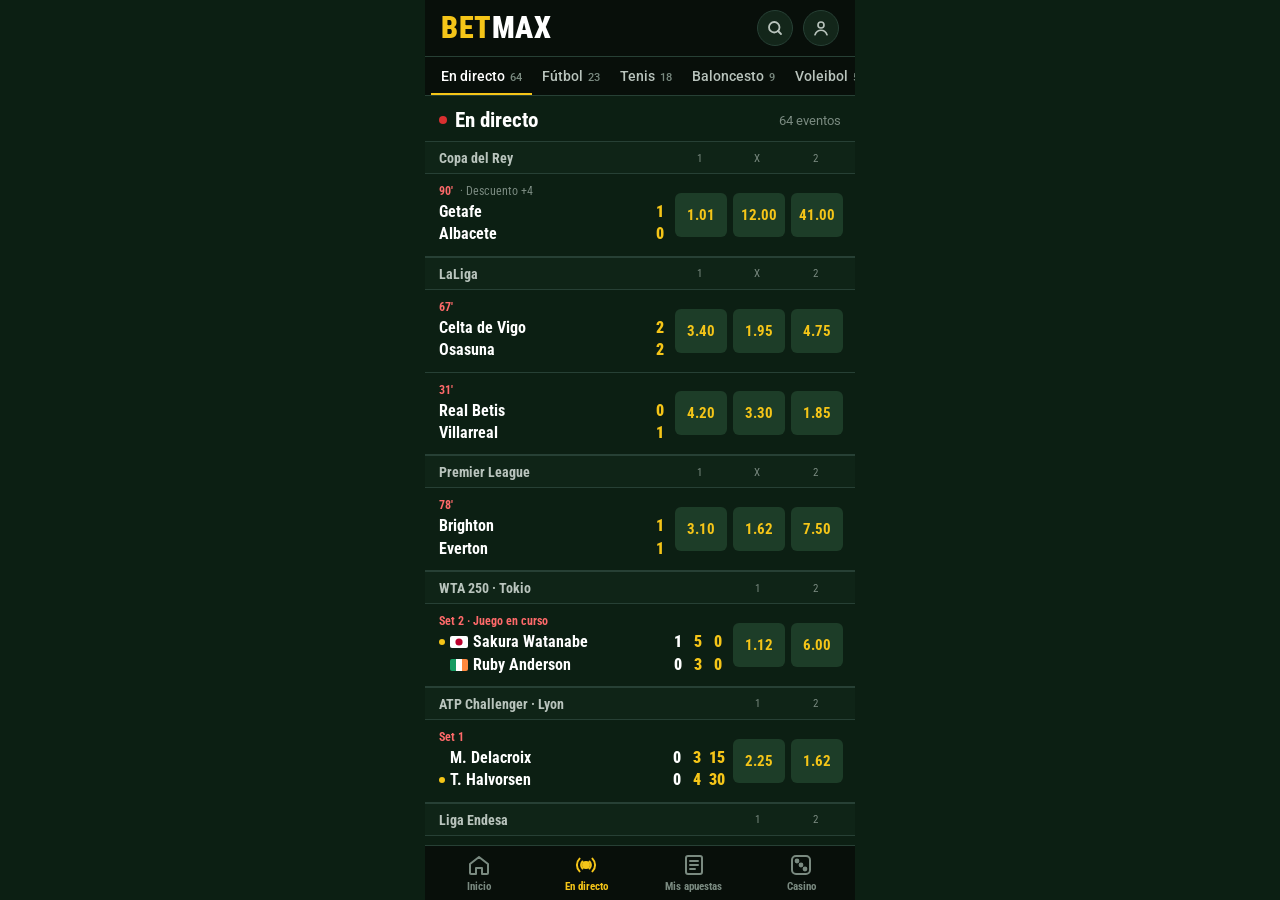
==== commit 7a3eb4a3: "Estética más realista: fuera emojis, brillos y degradados - Tarjetas de apuesta planas al estilo "Mi" ====
--- a/index.html
+++ b/index.html
@@ -36,16 +36,16 @@
 .hdr-btn { width:36px; height:36px; border-radius:50%; background:#13261a; border:1px solid var(--border); display:flex; align-items:center; justify-content:center; }
 
 /* DEPORTES */
-.sports { display:flex; gap:6px; padding:10px 10px; overflow-x:auto; flex-shrink:0; background:var(--bg-dark); border-bottom:1px solid var(--border); scrollbar-width:none; }
+.sports { display:flex; gap:0; padding:0 6px; overflow-x:auto; flex-shrink:0; background:var(--bg-dark); border-bottom:1px solid var(--border); scrollbar-width:none; }
 .sports::-webkit-scrollbar { display:none; }
-.sport { flex-shrink:0; display:flex; flex-direction:column; align-items:center; gap:3px; min-width:62px; padding:6px 4px 5px; border-radius:10px; color:var(--dim); font-family:'Roboto Condensed',sans-serif; font-size:12px; font-weight:700; }
-.sport .ic { font-size:22px; line-height:1; }
-.sport .ct { font-size:10px; color:var(--grey); font-weight:400; }
-.sport.on { background:rgba(245,197,24,0.12); color:var(--yellow); box-shadow:inset 0 0 0 1px rgba(245,197,24,0.4); }
+.sport { flex-shrink:0; padding:11px 10px 9px; color:var(--dim); font-size:14px; font-weight:500; border-bottom:2px solid transparent; white-space:nowrap; }
+.sport .ct { font-size:11px; color:var(--grey); margin-left:2px; }
+.sport.on { color:#fff; border-bottom-color:var(--yellow); }
 
 /* TÍTULO */
 .live-title { display:flex; align-items:center; justify-content:space-between; padding:12px 14px 9px; flex-shrink:0; }
-.live-title h1 { font-family:'Roboto Condensed',sans-serif; font-size:22px; font-weight:900; display:flex; align-items:center; gap:9px; }
+.live-title h1 { font-family:'Roboto Condensed',sans-serif; font-size:21px; font-weight:700; display:flex; align-items:center; gap:8px; }
+.live-title .live-dot { background:var(--red); }
 .live-pill { display:inline-flex; align-items:center; gap:6px; background:var(--red); padding:5px 10px; border-radius:4px; font-size:13px; font-weight:900; letter-spacing:0.08em; font-family:'Roboto Condensed',sans-serif; }
 .live-dot { width:8px; height:8px; background:#fff; border-radius:50%; animation:blink 1s infinite; }
 @keyframes blink { 0%,100%{opacity:1} 50%{opacity:0.2} }
@@ -61,7 +61,7 @@
 .ev { display:flex; align-items:center; gap:8px; padding:10px 12px 10px 14px; border-bottom:1px solid var(--border); position:relative; }
 .ev:active { background:#143021; }
 .ev-main { flex:1; min-width:0; }
-.ev-time { font-family:'Roboto Condensed',sans-serif; font-size:12px; color:#ff7070; font-weight:700; margin-bottom:4px; display:flex; align-items:center; gap:7px; }
+.ev-time { font-family:'Roboto Condensed',sans-serif; font-size:12px; color:#ff6a6a; font-weight:700; margin-bottom:3px; display:flex; align-items:center; gap:7px; }
 .min-badge { background:var(--red); color:#fff; padding:1px 6px; border-radius:3px; animation:pulse 1.4s infinite; }
 @keyframes pulse { 0%,100%{opacity:1} 50%{opacity:0.55} }
 .ev-row { display:flex; align-items:center; gap:5px; font-family:'Roboto Condensed',sans-serif; font-size:16px; font-weight:700; line-height:1.4; }
@@ -101,17 +101,17 @@
 </div>
 
 <div class="sports">
-  <div class="sport on"><span class="ic">🔴</span>Directo<span class="ct">64</span></div>
-  <div class="sport"><span class="ic">⚽</span>Fútbol<span class="ct">23</span></div>
-  <div class="sport"><span class="ic">🎾</span>Tenis<span class="ct">18</span></div>
-  <div class="sport"><span class="ic">🏀</span>Baloncesto<span class="ct">9</span></div>
-  <div class="sport"><span class="ic">🏐</span>Voleibol<span class="ct">5</span></div>
-  <div class="sport"><span class="ic">🤾</span>Balonmano<span class="ct">4</span></div>
-  <div class="sport"><span class="ic">🎮</span>eSports<span class="ct">5</span></div>
+  <div class="sport on">En directo <span class="ct">64</span></div>
+  <div class="sport">Fútbol <span class="ct">23</span></div>
+  <div class="sport">Tenis <span class="ct">18</span></div>
+  <div class="sport">Baloncesto <span class="ct">9</span></div>
+  <div class="sport">Voleibol <span class="ct">5</span></div>
+  <div class="sport">Balonmano <span class="ct">4</span></div>
+  <div class="sport">eSports <span class="ct">5</span></div>
 </div>
 
 <div class="live-title">
-  <h1><span class="live-pill"><span class="live-dot"></span>EN DIRECTO</span>Eventos</h1>
+  <h1><span class="live-dot"></span>En directo</h1>
   <span class="count">64 eventos</span>
 </div>
 
@@ -119,12 +119,12 @@
 
   <!-- FÚTBOL -->
   <div class="comp">
-    <div class="comp-name">⚽ Copa del Rey</div>
+    <div class="comp-name">Copa del Rey</div>
     <div class="comp-cols"><span>1</span><span>X</span><span>2</span></div>
   </div>
-  <a class="ev hot" href="getafe.html">
-    <div class="ev-main">
-      <div class="ev-time"><span class="min-badge">90'</span>Descuento +4</div>
+  <a class="ev" href="getafe.html">
+    <div class="ev-main">
+      <div class="ev-time">90' <span style="color:var(--grey);font-weight:400">· Descuento +4</span></div>
       <div class="ev-row"><span class="nm">Getafe</span><span class="sc">1</span></div>
       <div class="ev-row"><span class="nm">Albacete</span><span class="sc">0</span></div>
     </div>
@@ -132,7 +132,7 @@
   </a>
 
   <div class="comp">
-    <div class="comp-name">⚽ LaLiga</div>
+    <div class="comp-name">LaLiga</div>
     <div class="comp-cols"><span>1</span><span>X</span><span>2</span></div>
   </div>
   <div class="ev">
@@ -153,7 +153,7 @@
   </div>
 
   <div class="comp">
-    <div class="comp-name">⚽ Premier League</div>
+    <div class="comp-name">Premier League</div>
     <div class="comp-cols"><span>1</span><span>X</span><span>2</span></div>
   </div>
   <div class="ev">
@@ -167,10 +167,10 @@
 
   <!-- TENIS -->
   <div class="comp">
-    <div class="comp-name">🎾 WTA 250 · Tokio</div>
-    <div class="comp-cols"><span>1</span><span>2</span></div>
-  </div>
-  <a class="ev hot" href="sakura.html">
+    <div class="comp-name">WTA 250 · Tokio</div>
+    <div class="comp-cols"><span>1</span><span>2</span></div>
+  </div>
+  <a class="ev" href="sakura.html">
     <div class="ev-main">
       <div class="ev-time">Set 2 · Juego en curso</div>
       <div class="ev-row"><span class="srv"></span><svg class="flag" viewBox="0 0 900 600"><use href="#flag-jp"/></svg><span class="nm">Sakura Watanabe</span><span class="sc g">1</span><span class="sc">5</span><span class="sc">0</span></div>
@@ -180,7 +180,7 @@
   </a>
 
   <div class="comp">
-    <div class="comp-name">🎾 ATP Challenger · Lyon</div>
+    <div class="comp-name">ATP Challenger · Lyon</div>
     <div class="comp-cols"><span>1</span><span>2</span></div>
   </div>
   <div class="ev">
@@ -194,7 +194,7 @@
 
   <!-- BALONCESTO -->
   <div class="comp">
-    <div class="comp-name">🏀 Liga Endesa</div>
+    <div class="comp-name">Liga Endesa</div>
     <div class="comp-cols"><span>1</span><span>2</span></div>
   </div>
   <div class="ev">
@@ -208,7 +208,7 @@
 
   <!-- ESPORTS -->
   <div class="comp">
-    <div class="comp-name">🎮 LoL · Superliga</div>
+    <div class="comp-name">LoL · Superliga</div>
     <div class="comp-cols"><span>1</span><span>2</span></div>
   </div>
   <div class="ev">
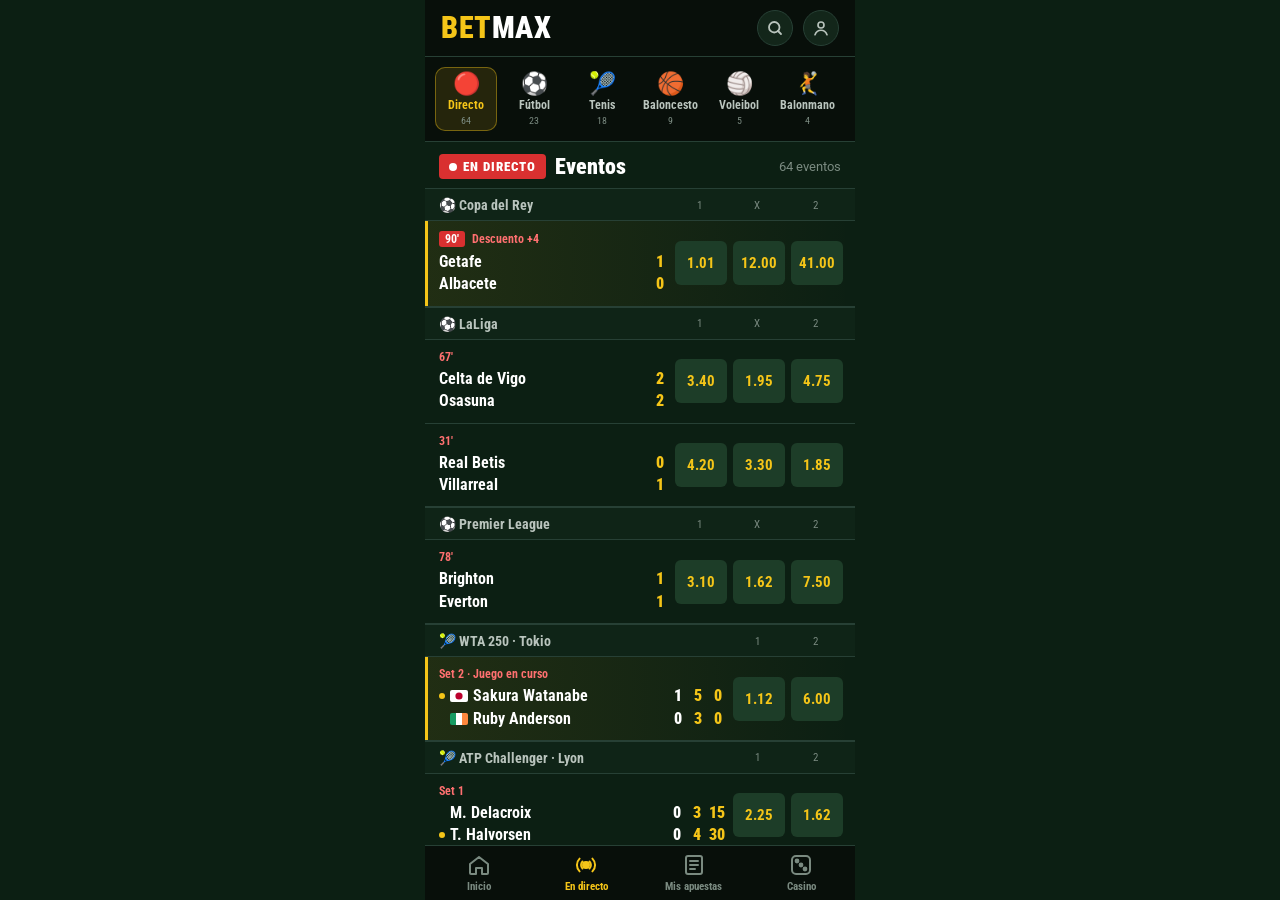
==== commit 5d37c22d: "Equilibrio visual: vuelven iconos, flechas y tarjetas llamativas; escudos reales - Inicio: iconos de" ====
--- a/index.html
+++ b/index.html
@@ -36,16 +36,16 @@
 .hdr-btn { width:36px; height:36px; border-radius:50%; background:#13261a; border:1px solid var(--border); display:flex; align-items:center; justify-content:center; }
 
 /* DEPORTES */
-.sports { display:flex; gap:0; padding:0 6px; overflow-x:auto; flex-shrink:0; background:var(--bg-dark); border-bottom:1px solid var(--border); scrollbar-width:none; }
+.sports { display:flex; gap:6px; padding:10px 10px; overflow-x:auto; flex-shrink:0; background:var(--bg-dark); border-bottom:1px solid var(--border); scrollbar-width:none; }
 .sports::-webkit-scrollbar { display:none; }
-.sport { flex-shrink:0; padding:11px 10px 9px; color:var(--dim); font-size:14px; font-weight:500; border-bottom:2px solid transparent; white-space:nowrap; }
-.sport .ct { font-size:11px; color:var(--grey); margin-left:2px; }
-.sport.on { color:#fff; border-bottom-color:var(--yellow); }
+.sport { flex-shrink:0; display:flex; flex-direction:column; align-items:center; gap:3px; min-width:62px; padding:6px 4px 5px; border-radius:10px; color:var(--dim); font-family:'Roboto Condensed',sans-serif; font-size:12px; font-weight:700; }
+.sport .ic { font-size:22px; line-height:1; }
+.sport .ct { font-size:10px; color:var(--grey); font-weight:400; }
+.sport.on { background:rgba(245,197,24,0.12); color:var(--yellow); box-shadow:inset 0 0 0 1px rgba(245,197,24,0.4); }
 
 /* TÍTULO */
 .live-title { display:flex; align-items:center; justify-content:space-between; padding:12px 14px 9px; flex-shrink:0; }
-.live-title h1 { font-family:'Roboto Condensed',sans-serif; font-size:21px; font-weight:700; display:flex; align-items:center; gap:8px; }
-.live-title .live-dot { background:var(--red); }
+.live-title h1 { font-family:'Roboto Condensed',sans-serif; font-size:22px; font-weight:900; display:flex; align-items:center; gap:9px; }
 .live-pill { display:inline-flex; align-items:center; gap:6px; background:var(--red); padding:5px 10px; border-radius:4px; font-size:13px; font-weight:900; letter-spacing:0.08em; font-family:'Roboto Condensed',sans-serif; }
 .live-dot { width:8px; height:8px; background:#fff; border-radius:50%; animation:blink 1s infinite; }
 @keyframes blink { 0%,100%{opacity:1} 50%{opacity:0.2} }
@@ -61,7 +61,7 @@
 .ev { display:flex; align-items:center; gap:8px; padding:10px 12px 10px 14px; border-bottom:1px solid var(--border); position:relative; }
 .ev:active { background:#143021; }
 .ev-main { flex:1; min-width:0; }
-.ev-time { font-family:'Roboto Condensed',sans-serif; font-size:12px; color:#ff6a6a; font-weight:700; margin-bottom:3px; display:flex; align-items:center; gap:7px; }
+.ev-time { font-family:'Roboto Condensed',sans-serif; font-size:12px; color:#ff7070; font-weight:700; margin-bottom:4px; display:flex; align-items:center; gap:7px; }
 .min-badge { background:var(--red); color:#fff; padding:1px 6px; border-radius:3px; animation:pulse 1.4s infinite; }
 @keyframes pulse { 0%,100%{opacity:1} 50%{opacity:0.55} }
 .ev-row { display:flex; align-items:center; gap:5px; font-family:'Roboto Condensed',sans-serif; font-size:16px; font-weight:700; line-height:1.4; }
@@ -101,17 +101,17 @@
 </div>
 
 <div class="sports">
-  <div class="sport on">En directo <span class="ct">64</span></div>
-  <div class="sport">Fútbol <span class="ct">23</span></div>
-  <div class="sport">Tenis <span class="ct">18</span></div>
-  <div class="sport">Baloncesto <span class="ct">9</span></div>
-  <div class="sport">Voleibol <span class="ct">5</span></div>
-  <div class="sport">Balonmano <span class="ct">4</span></div>
-  <div class="sport">eSports <span class="ct">5</span></div>
+  <div class="sport on"><span class="ic">🔴</span>Directo<span class="ct">64</span></div>
+  <div class="sport"><span class="ic">⚽</span>Fútbol<span class="ct">23</span></div>
+  <div class="sport"><span class="ic">🎾</span>Tenis<span class="ct">18</span></div>
+  <div class="sport"><span class="ic">🏀</span>Baloncesto<span class="ct">9</span></div>
+  <div class="sport"><span class="ic">🏐</span>Voleibol<span class="ct">5</span></div>
+  <div class="sport"><span class="ic">🤾</span>Balonmano<span class="ct">4</span></div>
+  <div class="sport"><span class="ic">🎮</span>eSports<span class="ct">5</span></div>
 </div>
 
 <div class="live-title">
-  <h1><span class="live-dot"></span>En directo</h1>
+  <h1><span class="live-pill"><span class="live-dot"></span>EN DIRECTO</span>Eventos</h1>
   <span class="count">64 eventos</span>
 </div>
 
@@ -119,12 +119,12 @@
 
   <!-- FÚTBOL -->
   <div class="comp">
-    <div class="comp-name">Copa del Rey</div>
+    <div class="comp-name">⚽ Copa del Rey</div>
     <div class="comp-cols"><span>1</span><span>X</span><span>2</span></div>
   </div>
-  <a class="ev" href="getafe.html">
-    <div class="ev-main">
-      <div class="ev-time">90' <span style="color:var(--grey);font-weight:400">· Descuento +4</span></div>
+  <a class="ev hot" href="getafe.html">
+    <div class="ev-main">
+      <div class="ev-time"><span class="min-badge">90'</span>Descuento +4</div>
       <div class="ev-row"><span class="nm">Getafe</span><span class="sc">1</span></div>
       <div class="ev-row"><span class="nm">Albacete</span><span class="sc">0</span></div>
     </div>
@@ -132,7 +132,7 @@
   </a>
 
   <div class="comp">
-    <div class="comp-name">LaLiga</div>
+    <div class="comp-name">⚽ LaLiga</div>
     <div class="comp-cols"><span>1</span><span>X</span><span>2</span></div>
   </div>
   <div class="ev">
@@ -153,7 +153,7 @@
   </div>
 
   <div class="comp">
-    <div class="comp-name">Premier League</div>
+    <div class="comp-name">⚽ Premier League</div>
     <div class="comp-cols"><span>1</span><span>X</span><span>2</span></div>
   </div>
   <div class="ev">
@@ -167,10 +167,10 @@
 
   <!-- TENIS -->
   <div class="comp">
-    <div class="comp-name">WTA 250 · Tokio</div>
-    <div class="comp-cols"><span>1</span><span>2</span></div>
-  </div>
-  <a class="ev" href="sakura.html">
+    <div class="comp-name">🎾 WTA 250 · Tokio</div>
+    <div class="comp-cols"><span>1</span><span>2</span></div>
+  </div>
+  <a class="ev hot" href="sakura.html">
     <div class="ev-main">
       <div class="ev-time">Set 2 · Juego en curso</div>
       <div class="ev-row"><span class="srv"></span><svg class="flag" viewBox="0 0 900 600"><use href="#flag-jp"/></svg><span class="nm">Sakura Watanabe</span><span class="sc g">1</span><span class="sc">5</span><span class="sc">0</span></div>
@@ -180,7 +180,7 @@
   </a>
 
   <div class="comp">
-    <div class="comp-name">ATP Challenger · Lyon</div>
+    <div class="comp-name">🎾 ATP Challenger · Lyon</div>
     <div class="comp-cols"><span>1</span><span>2</span></div>
   </div>
   <div class="ev">
@@ -194,7 +194,7 @@
 
   <!-- BALONCESTO -->
   <div class="comp">
-    <div class="comp-name">Liga Endesa</div>
+    <div class="comp-name">🏀 Liga Endesa</div>
     <div class="comp-cols"><span>1</span><span>2</span></div>
   </div>
   <div class="ev">
@@ -208,7 +208,7 @@
 
   <!-- ESPORTS -->
   <div class="comp">
-    <div class="comp-name">LoL · Superliga</div>
+    <div class="comp-name">🎮 LoL · Superliga</div>
     <div class="comp-cols"><span>1</span><span>2</span></div>
   </div>
   <div class="ev">
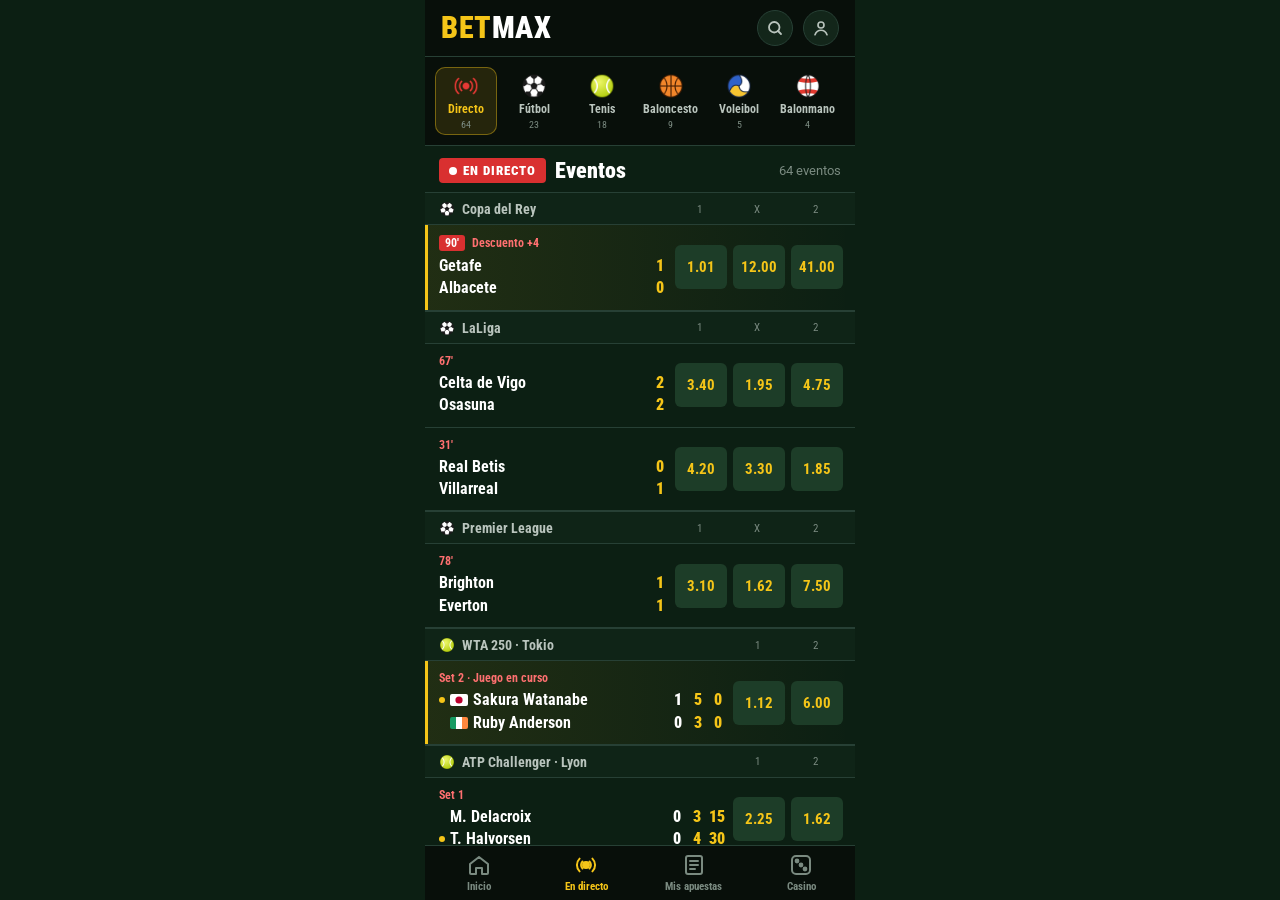
==== commit 6447e021: "Iconos PNG propios en lugar de emojis; Apuesta activa sin emoji Directo, fútbol, tenis, baloncesto, " ====
--- a/index.html
+++ b/index.html
@@ -39,7 +39,7 @@
 .sports { display:flex; gap:6px; padding:10px 10px; overflow-x:auto; flex-shrink:0; background:var(--bg-dark); border-bottom:1px solid var(--border); scrollbar-width:none; }
 .sports::-webkit-scrollbar { display:none; }
 .sport { flex-shrink:0; display:flex; flex-direction:column; align-items:center; gap:3px; min-width:62px; padding:6px 4px 5px; border-radius:10px; color:var(--dim); font-family:'Roboto Condensed',sans-serif; font-size:12px; font-weight:700; }
-.sport .ic { font-size:22px; line-height:1; }
+.sport .ic { width:26px; height:26px; display:block; }
 .sport .ct { font-size:10px; color:var(--grey); font-weight:400; }
 .sport.on { background:rgba(245,197,24,0.12); color:var(--yellow); box-shadow:inset 0 0 0 1px rgba(245,197,24,0.4); }
 
@@ -54,7 +54,8 @@
 /* LISTA */
 .list { flex:1; overflow-y:auto; -webkit-overflow-scrolling:touch; }
 .comp { display:flex; align-items:center; justify-content:space-between; gap:8px; padding:8px 14px 7px; background:#0f2417; border-top:1px solid var(--border); border-bottom:1px solid var(--border); }
-.comp-name { font-family:'Roboto Condensed',sans-serif; font-size:14px; font-weight:700; color:var(--dim); }
+.comp-name { font-family:'Roboto Condensed',sans-serif; font-size:14px; font-weight:700; color:var(--dim); display:flex; align-items:center; gap:7px; }
+.cic { width:16px; height:16px; display:block; }
 .comp-cols { display:flex; gap:6px; font-size:11px; color:var(--grey); font-family:'Roboto Condensed',sans-serif; }
 .comp-cols span { width:52px; text-align:center; }
 
@@ -101,13 +102,13 @@
 </div>
 
 <div class="sports">
-  <div class="sport on"><span class="ic">🔴</span>Directo<span class="ct">64</span></div>
-  <div class="sport"><span class="ic">⚽</span>Fútbol<span class="ct">23</span></div>
-  <div class="sport"><span class="ic">🎾</span>Tenis<span class="ct">18</span></div>
-  <div class="sport"><span class="ic">🏀</span>Baloncesto<span class="ct">9</span></div>
-  <div class="sport"><span class="ic">🏐</span>Voleibol<span class="ct">5</span></div>
-  <div class="sport"><span class="ic">🤾</span>Balonmano<span class="ct">4</span></div>
-  <div class="sport"><span class="ic">🎮</span>eSports<span class="ct">5</span></div>
+  <div class="sport on"><img class="ic" src="icons/directo.png" alt="">Directo<span class="ct">64</span></div>
+  <div class="sport"><img class="ic" src="icons/futbol.png" alt="">Fútbol<span class="ct">23</span></div>
+  <div class="sport"><img class="ic" src="icons/tenis.png" alt="">Tenis<span class="ct">18</span></div>
+  <div class="sport"><img class="ic" src="icons/baloncesto.png" alt="">Baloncesto<span class="ct">9</span></div>
+  <div class="sport"><img class="ic" src="icons/voleibol.png" alt="">Voleibol<span class="ct">5</span></div>
+  <div class="sport"><img class="ic" src="icons/balonmano.png" alt="">Balonmano<span class="ct">4</span></div>
+  <div class="sport"><img class="ic" src="icons/esports.png" alt="">eSports<span class="ct">5</span></div>
 </div>
 
 <div class="live-title">
@@ -119,7 +120,7 @@
 
   <!-- FÚTBOL -->
   <div class="comp">
-    <div class="comp-name">⚽ Copa del Rey</div>
+    <div class="comp-name"><img class="cic" src="icons/futbol.png" alt="">Copa del Rey</div>
     <div class="comp-cols"><span>1</span><span>X</span><span>2</span></div>
   </div>
   <a class="ev hot" href="getafe.html">
@@ -132,7 +133,7 @@
   </a>
 
   <div class="comp">
-    <div class="comp-name">⚽ LaLiga</div>
+    <div class="comp-name"><img class="cic" src="icons/futbol.png" alt="">LaLiga</div>
     <div class="comp-cols"><span>1</span><span>X</span><span>2</span></div>
   </div>
   <div class="ev">
@@ -153,7 +154,7 @@
   </div>
 
   <div class="comp">
-    <div class="comp-name">⚽ Premier League</div>
+    <div class="comp-name"><img class="cic" src="icons/futbol.png" alt="">Premier League</div>
     <div class="comp-cols"><span>1</span><span>X</span><span>2</span></div>
   </div>
   <div class="ev">
@@ -167,7 +168,7 @@
 
   <!-- TENIS -->
   <div class="comp">
-    <div class="comp-name">🎾 WTA 250 · Tokio</div>
+    <div class="comp-name"><img class="cic" src="icons/tenis.png" alt="">WTA 250 · Tokio</div>
     <div class="comp-cols"><span>1</span><span>2</span></div>
   </div>
   <a class="ev hot" href="sakura.html">
@@ -180,7 +181,7 @@
   </a>
 
   <div class="comp">
-    <div class="comp-name">🎾 ATP Challenger · Lyon</div>
+    <div class="comp-name"><img class="cic" src="icons/tenis.png" alt="">ATP Challenger · Lyon</div>
     <div class="comp-cols"><span>1</span><span>2</span></div>
   </div>
   <div class="ev">
@@ -194,7 +195,7 @@
 
   <!-- BALONCESTO -->
   <div class="comp">
-    <div class="comp-name">🏀 Liga Endesa</div>
+    <div class="comp-name"><img class="cic" src="icons/baloncesto.png" alt="">Liga Endesa</div>
     <div class="comp-cols"><span>1</span><span>2</span></div>
   </div>
   <div class="ev">
@@ -208,7 +209,7 @@
 
   <!-- ESPORTS -->
   <div class="comp">
-    <div class="comp-name">🎮 LoL · Superliga</div>
+    <div class="comp-name"><img class="cic" src="icons/esports.png" alt="">LoL · Superliga</div>
     <div class="comp-cols"><span>1</span><span>2</span></div>
   </div>
   <div class="ev">
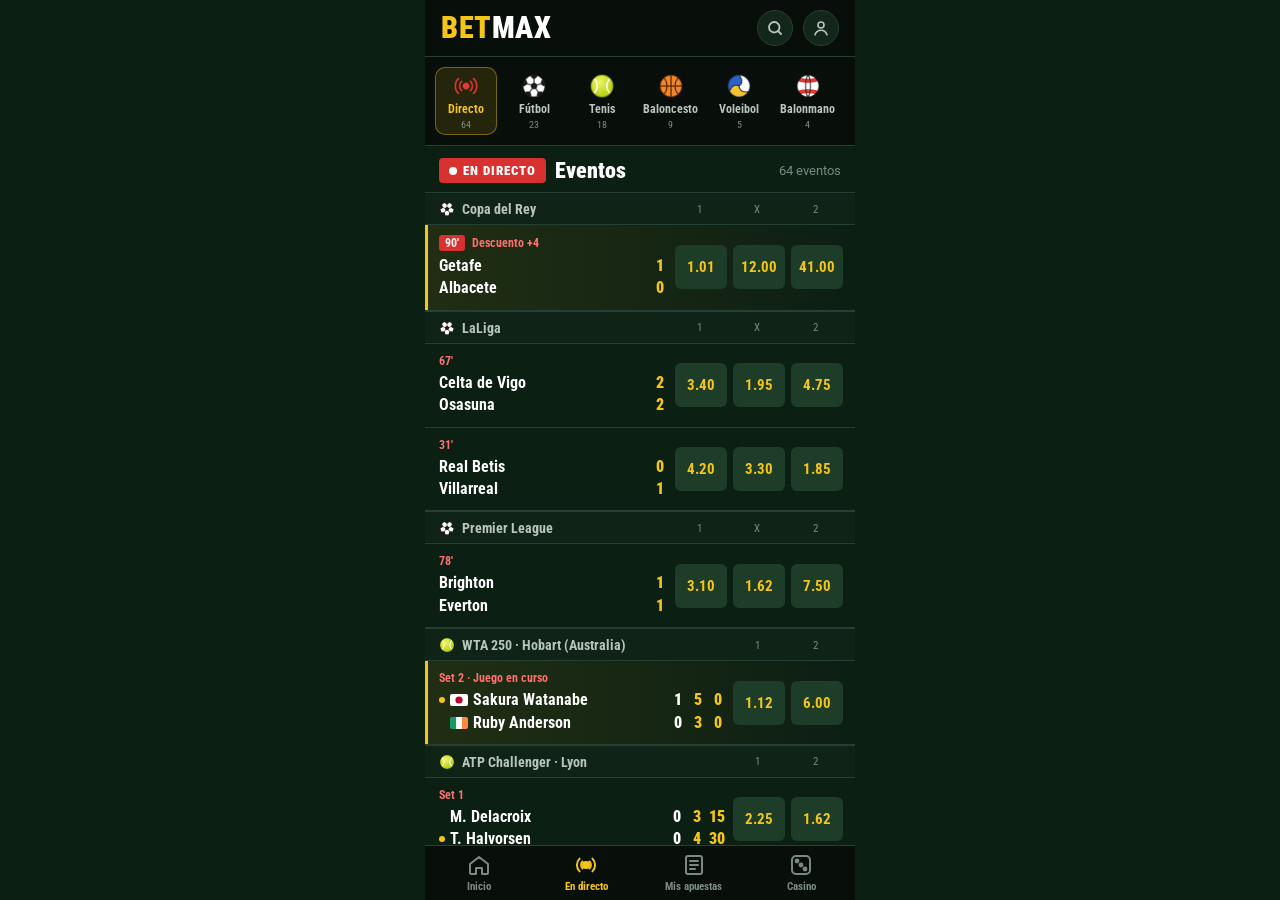
==== commit e121daf2: "Transiciones entre pantallas, respuesta al tacto y ajustes de texto - ui.css/ui.js: las pantallas se" ====
--- a/index.html
+++ b/index.html
@@ -83,8 +83,10 @@
 .nav a.on { color:var(--yellow); }
 .nav svg { width:24px; height:24px; }
 </style>
+<link rel="stylesheet" href="ui.css">
 </head>
 <body>
+<script>try{if(sessionStorage.getItem("nav")==="back")document.body.classList.add("back-in");sessionStorage.removeItem("nav");}catch(e){}</script>
 
 <svg width="0" height="0" style="position:absolute">
   <defs>
@@ -168,7 +170,7 @@
 
   <!-- TENIS -->
   <div class="comp">
-    <div class="comp-name"><img class="cic" src="icons/tenis.png" alt="">WTA 250 · Tokio</div>
+    <div class="comp-name"><img class="cic" src="icons/tenis.png" alt="">WTA 250 · Hobart (Australia)</div>
     <div class="comp-cols"><span>1</span><span>2</span></div>
   </div>
   <a class="ev hot" href="sakura.html">
@@ -229,5 +231,6 @@
   <a href="#"><svg viewBox="0 0 24 24" fill="none" stroke="currentColor" stroke-width="2" stroke-linecap="round"><rect x="3" y="3" width="18" height="18" rx="4"/><circle cx="8" cy="8" r="1.4" fill="currentColor"/><circle cx="16" cy="16" r="1.4" fill="currentColor"/><circle cx="12" cy="12" r="1.4" fill="currentColor"/></svg>Casino</a>
 </nav>
 
+<script src="ui.js"></script>
 </body>
 </html>
--- a/ui.css
+++ b/ui.css
@@ -0,0 +1,22 @@
+/* ── Transiciones entre pantallas y respuesta al tacto ── */
+html { background:#0c1f13; }
+body { animation:pageIn 0.34s cubic-bezier(0.22,1,0.36,1) both; }
+body.back-in { animation-name:pageInBack; }
+@keyframes pageIn     { from { opacity:0; transform:translateX(36px); } to { opacity:1; transform:none; } }
+@keyframes pageInBack { from { opacity:0; transform:translateX(-36px); } to { opacity:1; transform:none; } }
+body.leaving      { animation:pageOut 0.2s ease-in both; }
+body.leaving.back { animation-name:pageOutBack; }
+@keyframes pageOut     { to { opacity:0; transform:translateX(-28px); } }
+@keyframes pageOutBack { to { opacity:0; transform:translateX(28px); } }
+
+/* Elementos táctiles */
+.ev, .odd, .opt, .chip, .btn-bet, .btn-place, .hdr-left, .sport, .tab, .stats-tab, .result-btn, .hdr-btn, .nav a, .sh-close {
+  transition:transform 0.14s ease, background-color 0.14s ease, filter 0.14s ease, opacity 0.14s ease;
+  -webkit-tap-highlight-color:transparent; cursor:pointer;
+}
+.ev.pressed { background:#284f36 !important; }
+.ev.pressed .odd { background:#1a3524; }
+.ev.pressed .ev-main { transform:translateX(2px); transition:transform 0.14s ease; }
+.odd.pressed, .opt.pressed, .chip.pressed, .tab.pressed, .sport.pressed, .hdr-btn.pressed { transform:scale(0.94); filter:brightness(1.3); }
+.btn-bet.pressed, .btn-place.pressed, .result-btn.pressed { transform:scale(0.97); filter:brightness(0.9); }
+.hdr-left.pressed, .nav a.pressed, .sh-close.pressed, .stats-tab.pressed { opacity:0.55; }
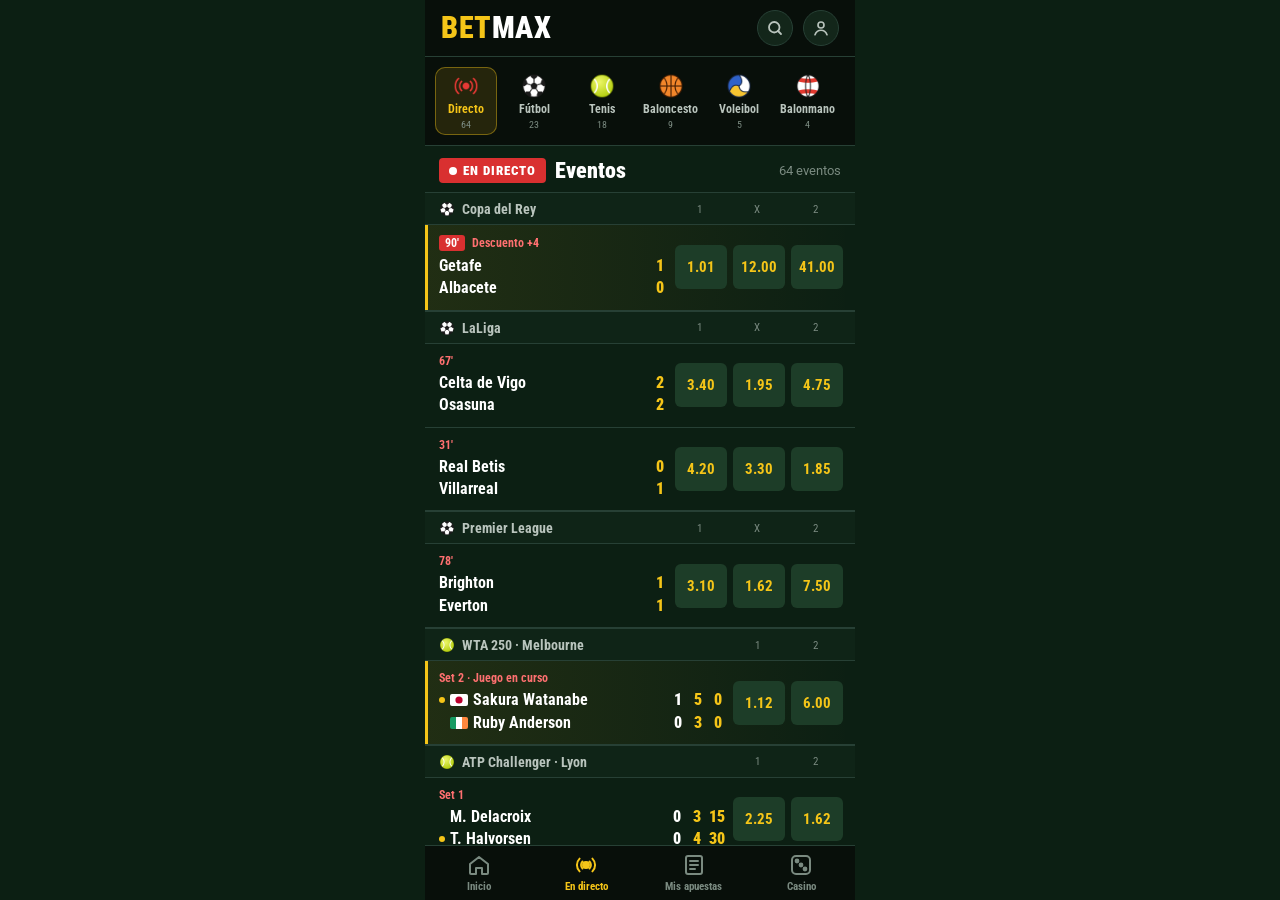
==== commit e7c61a7f: "Torneo de tenis en Melbourne Co-Authored-By: Claude Opus 5.5 <noreply@anthropic.com> Claude-Session:" ====
--- a/index.html
+++ b/index.html
@@ -170,7 +170,7 @@
 
   <!-- TENIS -->
   <div class="comp">
-    <div class="comp-name"><img class="cic" src="icons/tenis.png" alt="">WTA 250 · Hobart (Australia)</div>
+    <div class="comp-name"><img class="cic" src="icons/tenis.png" alt="">WTA 250 · Melbourne</div>
     <div class="comp-cols"><span>1</span><span>2</span></div>
   </div>
   <a class="ev hot" href="sakura.html">
